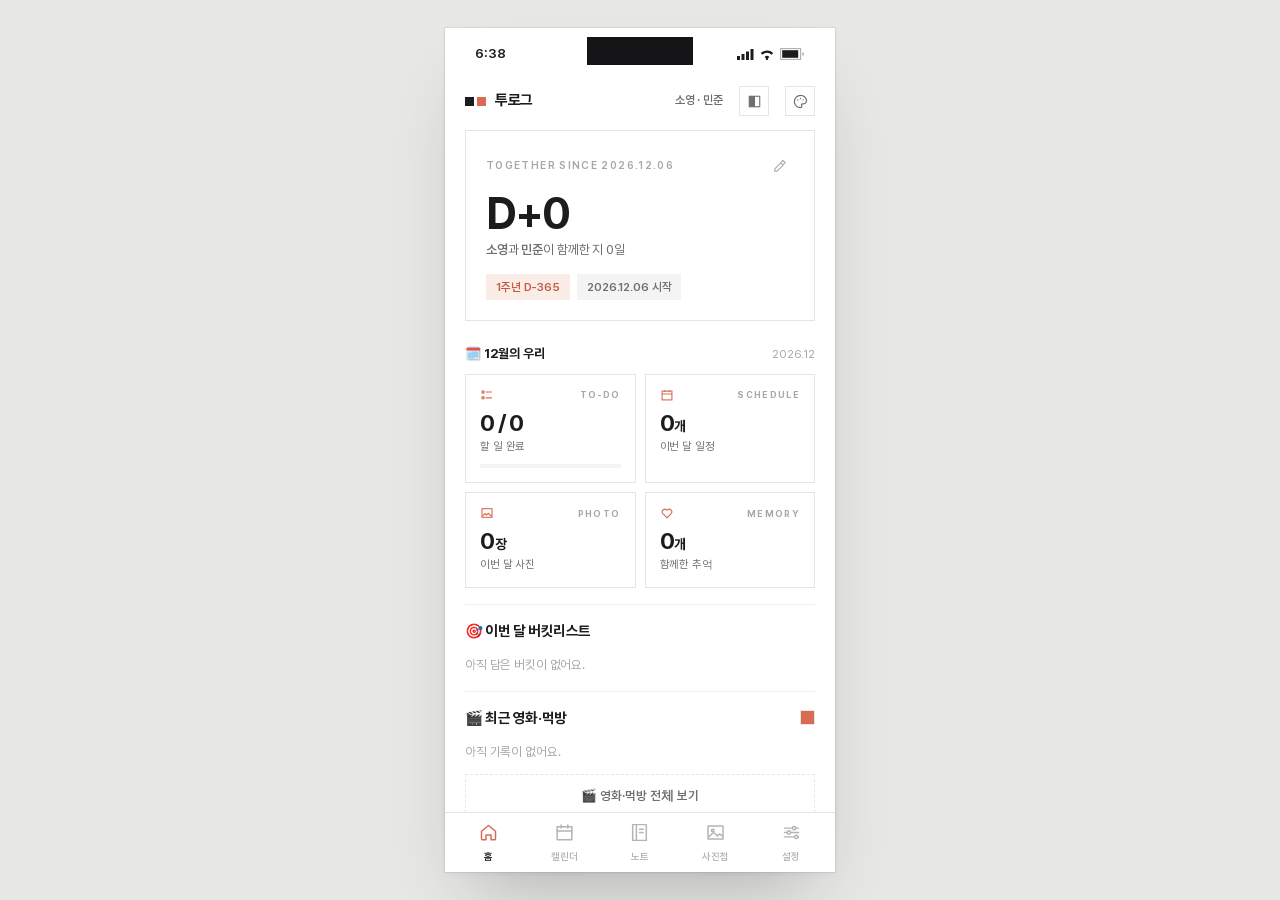
==== index.html @ 192bf13c "투로그 TwoLog — 초기 배포" ====
<!doctype html>
<html lang="ko" data-mode="light">
<head>
<meta charset="utf-8">
<meta name="viewport" content="width=device-width, initial-scale=1, viewport-fit=cover">
<title>투로그 — 우리의 기록</title>
<meta name="description" content="투로그(TwoLog) · 둘이 함께 쌓는 캘린더, 노트, 사진첩.">

<!-- 색 -->
<meta name="theme-color" content="#FFFFFF" id="metaTheme">
<meta name="color-scheme" content="light">

<!-- iOS 홈 화면에 추가 (standalone) -->
<meta name="apple-mobile-web-app-capable" content="yes">
<meta name="mobile-web-app-capable" content="yes">
<meta name="apple-mobile-web-app-status-bar-style" content="default">
<meta name="apple-mobile-web-app-title" content="투로그">
<meta name="application-name" content="투로그">
<meta name="format-detection" content="telephone=no">

<link rel="manifest" href="manifest.json">
<link rel="icon" type="image/svg+xml" href="icons/favicon.svg">
<link rel="icon" type="image/png" sizes="192x192" href="icons/icon-192.png">
<link rel="apple-touch-icon" sizes="180x180" href="icons/apple-touch-icon.png">
<link rel="mask-icon" href="icons/favicon.svg" color="#1C1C1E">
<link rel="stylesheet" href="styles.css">
</head>
<body>

<div class="phone" id="phone">
  <div class="statusbar">
    <span id="clock">9:41</span>
    <div class="island"></div>
    <span class="sb-right">
      <svg width="17" height="11" viewBox="0 0 17 11" fill="currentColor"><rect x="0" y="7" width="3" height="4" rx="0"/><rect x="4.5" y="5" width="3" height="6" rx="0"/><rect x="9" y="2.5" width="3" height="8.5" rx="0"/><rect x="13.5" y="0" width="3" height="11" rx="0"/></svg>
      <svg width="16" height="11" viewBox="0 0 16 11" fill="currentColor"><path d="M8 10.4 5.6 7.9a3.4 3.4 0 0 1 4.8 0zM3.4 5.7 1.8 4a9 9 0 0 1 12.4 0l-1.6 1.7a6.7 6.7 0 0 0-9.2 0z"/><circle cx="8" cy="10" r="1.1"/></svg>
      <svg width="25" height="12" viewBox="0 0 25 12" fill="none"><rect x="0.6" y="0.6" width="20" height="10.8" rx="0" stroke="currentColor" stroke-opacity=".35" stroke-width="1.1"/><rect x="2.2" y="2.2" width="16" height="7.6" rx="0" fill="currentColor"/><path d="M22.4 4.2v3.6c1-.3 1.5-.9 1.5-1.8s-.5-1.5-1.5-1.8z" fill="currentColor" fill-opacity=".4"/></svg>
    </span>
  </div>

  <main class="screens" id="screens">
    <section class="screen active" id="s-home"></section>
    <section class="screen" id="s-cal"></section>
    <section class="screen" id="s-diary"></section>
    <section class="screen" id="s-photo"></section>
    <section class="screen" id="s-set"></section>
    <section class="screen" id="s-login"></section>
  </main>

  <nav class="tabbar" id="tabbar" aria-label="주요 화면"></nav>

  <div class="sheet-wrap" id="sheetWrap" aria-hidden="true">
    <div class="backdrop" data-close="1"></div>
    <div class="sheet" id="sheet" role="dialog" aria-modal="true"></div>
  </div>

  <div class="toast" id="toast" role="status" aria-live="polite"></div>

  <!-- 사진 추가: 실제 파일 선택 -->
  <input id="photoInput" type="file" accept="image/*" multiple hidden>
</div>

<noscript>
  <div style="padding:24px;font-family:-apple-system,sans-serif">투로그를 쓰려면 자바스크립트를 켜 주세요.</div>
</noscript>

<script src="sync.js"></script>
<script src="app.js"></script>
</body>
</html>
---- styles.css ----
/* ==========================================================================
   투로그 TwoLog — styles.css
   Pure white / #111111 dark, 100% square corners, Pretendard type.
   Structure: tokens → shell → home → calendar → note → photos → settings
              → sheet/form → toast → dark → square lock → mobile/PWA
   ========================================================================== */

/* ---------- Pretendard (self-hosted, offline-ready) ---------- */
@font-face{font-family:'Pretendard';font-style:normal;font-weight:400;font-display:swap;src:url('assets/fonts/pretendard-400.woff2') format('woff2')}
@font-face{font-family:'Pretendard';font-style:normal;font-weight:500;font-display:swap;src:url('assets/fonts/pretendard-500.woff2') format('woff2')}
@font-face{font-family:'Pretendard';font-style:normal;font-weight:600;font-display:swap;src:url('assets/fonts/pretendard-600.woff2') format('woff2')}
@font-face{font-family:'Pretendard';font-style:normal;font-weight:700;font-display:swap;src:url('assets/fonts/pretendard-700.woff2') format('woff2')}


:root{
  --bg:#FFFFFF; --surface:#FFFFFF; --surface-2:#F4F4F4;
  --line:#E5E5E3; --line-2:#EFEFED;
  --ink:#1C1C1E; --ink-2:#6E6E73; --ink-3:#A6A6AB;
  --accent:#D96B52; --accent-soft:#FAEDE8; --accent-deep:#C25C45;
  --sage:#5F6F65; --sage-soft:#EDF1EC;
  --r:0px;
  --nm:#6E6E73; --nm-soft:transparent; --nm-line:transparent; --nm-dot:var(--accent);
  --log:var(--ink); --log-soft:var(--surface); --log-line:var(--line); --log-sw:var(--accent);
  --font:"Pretendard Variable","Pretendard",-apple-system,BlinkMacSystemFont,"Apple SD Gothic Neo","Noto Sans CJK KR","Malgun Gothic",sans-serif;
  --sb-h:0px;
}
*{box-sizing:border-box;-webkit-tap-highlight-color:transparent}
html,body{margin:0;padding:0}
body{
  background:#E7E7E5; color:var(--ink); font-family:var(--font);
  font-size:14px; line-height:1.45; letter-spacing:-.01em;
  display:flex; align-items:center; justify-content:center;
  min-height:100vh; min-height:100dvh; padding:28px 16px;
  -webkit-font-smoothing:antialiased; text-rendering:optimizeLegibility;
}
button{font-family:inherit; color:inherit; background:none; border:0; padding:0; cursor:pointer; font-size:inherit}
input,select,textarea{font-family:inherit; font-size:14px; color:inherit}
ul{margin:0;padding:0;list-style:none}
h1,h2,h3,p{margin:0}

/* ---------- phone shell ---------- */
.phone{
  position:relative; width:390px; height:844px; flex:0 0 auto;
  background:var(--bg); border-radius:0; overflow:hidden;
  display:flex; flex-direction:column;
  box-shadow:0 40px 70px -30px rgba(28,28,30,.28), 0 2px 6px rgba(28,28,30,.05), 0 0 0 1px rgba(28,28,30,.07);
}
.statusbar{
  position:relative; height:52px; flex:0 0 52px; display:flex; align-items:center;
  justify-content:space-between; padding:0 30px; font-size:13.5px; font-weight:600; letter-spacing:0;
}
.island{
  position:absolute; top:9px; left:50%; transform:translateX(-50%);
  width:106px; height:28px; border-radius:0; background:#141416;
}
.sb-right{display:flex; align-items:center; gap:5px; color:var(--ink)}
.sb-right svg{display:block}

.screens{flex:1 1 auto; overflow-y:auto; overflow-x:hidden; scrollbar-width:none; padding-bottom:10px}
.screens::-webkit-scrollbar{display:none}
.screen{display:none}
.screen.active{display:block; animation:fade .26s ease both}
@keyframes fade{from{opacity:0; transform:translateY(4px)} to{opacity:1; transform:none}}
.pad{padding:0 20px}

/* ---------- header ---------- */
.hdr{display:flex; align-items:flex-end; justify-content:space-between; gap:12px; padding:10px 20px 4px}
.hdr h1{font-size:25px; font-weight:700; letter-spacing:-.035em; line-height:1.2}
.hdr h1 .eh{font-size:18px; font-weight:400; margin-right:2px; vertical-align:2px}
.hdr .sub{font-size:12.5px; color:var(--ink-2); margin-top:5px; letter-spacing:-.005em}
.round-btn{
  width:38px; height:38px; flex:0 0 38px; border-radius:0;
  border:1px solid var(--line); background:var(--surface); display:flex; align-items:center; justify-content:center;
  color:var(--ink); transition:transform .12s ease
}
.round-btn:active{transform:scale(.94)}
.icon-btn{width:30px;height:30px;display:flex;align-items:center;justify-content:center;color:var(--ink-3);border-radius:0}
.icon-btn:active{background:var(--surface-2)}

.brand{display:flex; align-items:center; gap:9px; padding:6px 20px 0}
.mark{display:flex; gap:3px}
.mark i{width:9px; height:9px; border-radius:0; background:var(--ink); display:block}
.mark i:last-child{background:var(--nm-dot)}
.brand b{font-size:15px; font-weight:700; letter-spacing:-.02em}
.brand .who{margin-left:auto; font-size:12px; color:var(--nm); background:none; padding:0; letter-spacing:-.01em}
.brand .who.tinted{background:var(--nm-soft); border:1px solid var(--nm-line); color:var(--nm); padding:4px 9px; font-weight:600}
.brand .pal{width:30px; height:30px; border:1px solid var(--line); color:var(--ink-2); margin-left:7px}

/* ---------- home ---------- */
.dday{
  margin:14px 20px 0; padding:20px; background:var(--surface); border:1px solid var(--line);
  border-radius:0; position:relative; overflow:hidden;
}
.dday-top{display:flex; align-items:center; justify-content:space-between; gap:8px}
.eyebrow{font-size:10.5px; font-weight:600; letter-spacing:.13em; color:var(--ink-3)}
.dday-num{
  font-size:44px; font-weight:700; letter-spacing:-.05em; line-height:1.05; margin-top:10px;
  font-variant-numeric:tabular-nums
}
.dday-num.compact{font-size:36px; letter-spacing:-.045em}
.dday-num small{font-size:14px; font-weight:600; color:var(--ink-3); letter-spacing:-.01em; margin-left:8px}
.pdetail{margin-top:10px; border-radius:0; overflow:hidden; height:296px; background:var(--surface-2); position:relative}
.pdetail svg{width:100%; height:100%; display:block}
.pd-cap{
  position:absolute; left:0; right:0; bottom:0; min-height:38px; padding:9px 14px;
  display:flex; align-items:center; font-size:12px; font-weight:600; letter-spacing:-.015em;
  color:#111111; box-shadow:inset 0 1px 0 rgba(28,28,30,.07);
  white-space:nowrap; overflow:hidden; text-overflow:ellipsis
}
.dday-line{margin-top:4px; font-size:13px; color:var(--ink-2)}
.dday-line .nm{font-style:normal; font-weight:600; color:var(--nm)}
.chip-row{display:flex; align-items:center; gap:7px; margin-top:14px; flex-wrap:wrap}
.chip{
  display:inline-flex; align-items:center; gap:5px; height:26px; padding:0 10px; border-radius:0;
  font-size:11.5px; font-weight:600; letter-spacing:-.01em
}
.chip.coral{background:var(--accent-soft); color:var(--accent-deep)}
.chip.sage{background:var(--sage-soft); color:var(--sage)}
.chip.plain{background:var(--surface-2); color:var(--ink-2)}

.sec{display:flex; align-items:baseline; justify-content:space-between; margin:24px 20px 10px}
.sec h2{font-size:13px; font-weight:700; letter-spacing:-.01em}
.sec .more{font-size:11.5px; color:var(--ink-3)}

.stats{display:grid; grid-template-columns:repeat(3,1fr); gap:9px; padding:0 20px}
.stat{background:var(--surface); border:1px solid var(--line); border-radius:0; padding:13px 12px 14px}
.stat .k{font-size:10.5px; color:var(--ink-3); font-weight:600; letter-spacing:-.01em; white-space:nowrap}
.stat .v{font-size:17px; font-weight:700; letter-spacing:-.04em; margin-top:6px; font-variant-numeric:tabular-nums}
.stat .v em{font-style:normal; font-size:11px; color:var(--ink-2); font-weight:600; margin-left:2px; letter-spacing:0}
.stat .s{font-size:10.5px; color:var(--ink-3); margin-top:2px}

.list{margin:0 20px; background:var(--surface); border:1px solid var(--line); border-radius:0; overflow:hidden}
.row{display:flex; align-items:center; gap:12px; padding:14px 15px; border-bottom:1px solid var(--line-2)}
.row:last-child{border-bottom:0}
.row .lead{flex:0 0 auto; width:44px}
.row .time{font-size:12px; font-weight:600; color:var(--ink-2); font-variant-numeric:tabular-nums; width:40px}
.row .body{flex:1 1 auto; min-width:0}
.row .t{font-size:13.5px; font-weight:600; letter-spacing:-.015em; white-space:nowrap; overflow:hidden; text-overflow:ellipsis}
.row .m{font-size:11.5px; color:var(--ink-3); margin-top:2px; white-space:nowrap; overflow:hidden; text-overflow:ellipsis}
.dot-type{width:6px;height:6px;border-radius:0;display:inline-block;margin-right:5px;vertical-align:middle}
.t-date{background:var(--accent)} .t-anni{background:var(--sage)} .t-trip{background:#8C7B6B} .t-etc{background:#C3C3BE}
.empty{padding:26px 16px; text-align:center; color:var(--ink-3); font-size:12.5px; line-height:1.6}

.ghost{
  width:100%; height:44px; border-radius:0; border:1px dashed var(--line);
  color:var(--ink-2); font-size:12.5px; font-weight:600; display:flex; align-items:center; justify-content:center; gap:6px;
  background:transparent
}
.ghost:active{background:var(--surface-2)}
.wrap20{padding:10px 20px 0}

/* ---------- calendar ---------- */
.cal{margin:14px 20px 0; background:var(--surface); border:1px solid var(--line); border-radius:0; padding:16px 14px 12px}
.cal-head{display:flex; align-items:center; justify-content:space-between; padding:0 4px 12px}
.cal-month{font-size:15.5px; font-weight:700; letter-spacing:-.03em; font-variant-numeric:tabular-nums}
.cal-nav{display:flex; gap:2px}
.cal-nav button{width:30px;height:30px;display:flex;align-items:center;justify-content:center;border-radius:0;color:var(--ink-2)}
.cal-nav button:active{background:var(--surface-2)}
.cal-week{display:grid; grid-template-columns:repeat(7,1fr); padding-bottom:6px}
.cal-week span{text-align:center; font-size:10.5px; font-weight:600; color:var(--ink-3); letter-spacing:0}
.cal-week span:first-child{color:#B08A7F}
.cal-week span:last-child{color:#8FA0A8}
.cal-grid{display:grid; grid-template-columns:repeat(7,1fr); gap:2px 0}
.day{
  position:relative; height:56px; display:flex; flex-direction:column; align-items:stretch; justify-content:flex-start;
  gap:2px; padding:3px 2px; border-radius:0; overflow:hidden
}
.day .dnum{font-size:11.5px; font-weight:600; color:var(--ink); font-variant-numeric:tabular-nums; letter-spacing:-.01em; line-height:1.15; text-align:left; padding-left:2px}
.day.blank{visibility:hidden}
.day.sun .dnum{color:#B4735F}
.day.sat .dnum{color:#7B8F98}
.day.sel{background:var(--surface-2); box-shadow:inset 0 0 0 1.5px var(--ink)}
.day.sel .dnum{color:var(--ink)}
.day.today:not(.sel) .dnum{color:var(--accent); font-weight:700}
.day.today:not(.sel)::after{content:""; position:absolute; inset:2px; border:1px solid var(--accent-soft); border-radius:0; pointer-events:none}
.evbars{display:flex; flex-direction:column; gap:2px; min-height:0; overflow:hidden}
.evbar{display:block; height:10px; line-height:10px; font-size:7.5px; font-weight:600; color:#111111; font-style:normal; padding:0 3px; white-space:nowrap; overflow:hidden; text-overflow:ellipsis; letter-spacing:-.03em; text-align:left}
.evmore{font-size:7.5px; font-weight:700; color:var(--ink-3); padding-left:3px; line-height:1.3; text-align:left}
.dots{display:flex; gap:3px; height:5px; align-items:center}
.dots i{width:5px; height:5px; border-radius:0; display:block}
.day.sel .dots i{opacity:1; box-shadow:0 0 0 1.5px rgba(255,255,255,.55)}
.dots i.d-date{background:var(--accent)}
.dots i.d-anni{background:var(--sage)}
.dots i.d-trip{background:#8C7B6B}
.dots i.d-etc{background:#C3C3BE}

.daypanel{margin:26px 20px 0; padding-top:18px; border-top:1px solid var(--line)}
.daypanel-hd{display:flex; align-items:center; justify-content:space-between; margin-bottom:10px}
.daypanel-hd .d{font-size:13px; font-weight:700; letter-spacing:-.02em; display:flex; align-items:center; gap:6px}
.daypanel-hd .d em{font-style:normal; font-weight:500; color:var(--ink-3); font-size:11.5px}
.ev{display:flex; align-items:center; gap:12px; padding:13px 15px; border-bottom:1px solid var(--line-2)}
.ev:last-child{border-bottom:0}
.ev .bar{width:3px; height:26px; border-radius:0; flex:0 0 3px}
.ev .body{flex:1 1 auto; min-width:0}
.ev .t{font-size:13.5px; font-weight:600; letter-spacing:-.015em; white-space:nowrap; overflow:hidden; text-overflow:ellipsis}
.ev .m{font-size:11.5px; color:var(--ink-3); margin-top:2px; display:flex; align-items:center; gap:6px}
.ev .x{width:26px;height:26px;display:flex;align-items:center;justify-content:center;color:var(--ink-3);border-radius:0;flex:0 0 26px}

/* ---------- note: built-in views ---------- */
.seg{
  display:flex; gap:2px; margin:14px 20px 0; padding:3px; background:var(--surface-2); border-radius:0;
}
.seg-btn{
  flex:1 1 0; height:32px; border-radius:0; font-size:11.5px; font-weight:600; color:var(--ink-2);
  letter-spacing:-.02em; white-space:nowrap; transition:background .15s ease, color .15s ease, box-shadow .15s ease
}
.seg-btn.active{background:var(--surface); color:var(--ink); box-shadow:0 1px 3px rgba(28,28,30,.08), 0 0 0 1px rgba(28,28,30,.04)}

.dbody{margin-top:14px}

/* todo */
.progress{display:flex; align-items:center; gap:10px; margin:0 20px 12px}
.progress .bar{flex:1 1 auto; height:5px; border-radius:0; background:var(--surface-2); overflow:hidden}
.progress .bar i{display:block; height:100%; background:var(--accent); border-radius:0; transition:width .3s ease}
.progress .n{font-size:11.5px; font-weight:600; color:var(--ink-2); font-variant-numeric:tabular-nums}
.todo .check{
  width:22px; height:22px; flex:0 0 22px; border-radius:0; border:1.5px solid #D8D8D4; position:relative;
  display:flex; align-items:center; justify-content:center; color:transparent; transition:.15s ease
}
.todo .check::after{content:""; position:absolute; inset:-9px}
.row .body,.bkt .body,.log .body{cursor:pointer}
.todo.done .check{background:var(--accent); border-color:var(--accent); color:#fff}
.todo.done .t{color:var(--ink-3); text-decoration:line-through; text-decoration-thickness:1px}
.who{font-size:10.5px; font-weight:600; color:var(--ink-2); background:var(--surface-2); padding:3px 7px; border-radius:0; flex:0 0 auto}
.who.me{color:#9A6A5C; background:var(--accent-soft)}
.who.you{color:var(--sage); background:var(--sage-soft)}

/* bucket */
.bkt{display:flex; align-items:flex-start; gap:12px; padding:14px 15px}
.bkt .body{flex:1 1 auto; min-width:0}
.bkt .t{font-size:13.5px; font-weight:600; letter-spacing:-.015em}
.bkt.done .t{color:var(--ink-3); text-decoration:line-through}
.bkt .cat{font-size:10px; font-weight:700; letter-spacing:-.01em; color:var(--ink-2); background:var(--surface-2); padding:3px 7px; border-radius:0; margin-top:7px; display:inline-block}
.toggle{
  font-size:10.5px; font-weight:700; letter-spacing:-.01em; padding:5px 9px; border-radius:0;
  border:1px solid var(--line); color:var(--ink-3); flex:0 0 auto
}
.toggle.on{background:var(--sage-soft); border-color:transparent; color:var(--sage)}

/* logs */
.log{display:flex; gap:12px; padding:15px}
.log .body{flex:1 1 auto; min-width:0}
.log .top{display:flex; align-items:center; gap:8px}
.log .t{font-size:13.5px; font-weight:600; letter-spacing:-.015em; white-space:nowrap; overflow:hidden; text-overflow:ellipsis}
.log .rev{font-size:12px; color:var(--ink-2); margin-top:7px; line-height:1.5}
.log .meta{display:flex; align-items:center; gap:8px; margin-top:8px; font-size:11px; color:var(--ink-3)}
.tag{font-size:10px; font-weight:700; padding:3px 6px; border-radius:0; letter-spacing:-.01em; flex:0 0 auto}
.tag.movie{background:#EFEFED; color:#5A5A5E}
.tag.food{background:var(--accent-soft); color:var(--accent-deep)}

/* stars */
.stars{position:relative; display:inline-flex; flex:0 0 auto}
.stars .bg,.stars .fg{display:flex; gap:0}
.stars .bg{color:#E3E3DF}
.stars .fg{position:absolute; left:0; top:0; overflow:hidden; color:var(--accent); white-space:nowrap}

/* ledger */
.ledger-hd{display:flex; align-items:center; justify-content:space-between; margin:0 20px 12px}
.ledger-hd .m{font-size:12.5px; font-weight:700; letter-spacing:-.02em; font-variant-numeric:tabular-nums}
.total{margin:0 20px; padding:18px; background:var(--surface); border:1px solid var(--line); border-radius:0}
.total .k{font-size:11px; color:var(--ink-3); font-weight:600}
.total .v{font-size:28px; font-weight:700; letter-spacing:-.045em; margin-top:4px; font-variant-numeric:tabular-nums}
.total .v em{font-style:normal; font-size:14px; color:var(--ink-2); font-weight:600; margin-left:3px; letter-spacing:0}
.catbar{display:flex; height:7px; border-radius:0; overflow:hidden; margin-top:16px; background:var(--surface-2)}
.catbar i{display:block; height:100%}
.legend{display:flex; flex-wrap:wrap; gap:6px 14px; margin-top:12px}
.legend .li{display:flex; align-items:center; gap:5px; font-size:11px; color:var(--ink-2)}
.legend .li b{font-weight:600; color:var(--ink); font-variant-numeric:tabular-nums}
.legend .sw{width:6px;height:6px;border-radius:0;display:block}
.tx{display:flex; align-items:center; gap:11px; padding:13px 15px; border-bottom:1px solid var(--line-2)}
.tx:last-child{border-bottom:0}
.tx .date{font-size:10.5px; color:var(--ink-3); width:34px; flex:0 0 34px; font-variant-numeric:tabular-nums}
.tx .body{flex:1 1 auto; min-width:0}
.tx .t{font-size:13px; font-weight:600; letter-spacing:-.015em; white-space:nowrap; overflow:hidden; text-overflow:ellipsis}
.tx .m{font-size:11px; color:var(--ink-3); margin-top:2px}
.tx .amt{font-size:13.5px; font-weight:700; letter-spacing:-.02em; font-variant-numeric:tabular-nums; flex:0 0 auto}
.tx .x{width:22px;height:22px;display:flex;align-items:center;justify-content:center;color:#CFCFCA;flex:0 0 22px}

/* ---------- photos ---------- */
.album{margin:22px 20px 0}
.album-hd{display:flex; align-items:baseline; justify-content:space-between; margin-bottom:10px}
.album-hd .n{font-size:13px; font-weight:700; letter-spacing:-.02em}
.album-hd .c{font-size:11px; color:var(--ink-3)}
.grid3{display:grid; grid-template-columns:repeat(3,1fr); gap:6px}
.ph{position:relative; aspect-ratio:1/1; border-radius:0; overflow:hidden; background:var(--surface-2); display:block}
.ph svg{width:100%; height:100%; display:block}
.ph .cap{
  position:absolute; left:0; right:0; bottom:0; height:23px; line-height:23px; padding:0 7px;
  font-size:9.5px; font-weight:600; color:#111111; letter-spacing:-.015em;
  background:#F4F4F2; box-shadow:inset 0 1px 0 rgba(28,28,30,.07);
  white-space:nowrap; overflow:hidden; text-overflow:ellipsis; text-align:left
}

/* ---------- home: album preview + schedule ---------- */
.sec .more-link{display:inline-flex; align-items:center; gap:4px; font-size:11.5px; font-weight:600; color:var(--ink-3); letter-spacing:-.01em}
.sec .more-link b{font-size:12.5px; font-weight:600; line-height:1; margin-top:-1px; color:var(--ink-3)}
.sec .sec-r{display:inline-flex; align-items:center; gap:9px}
.sched-d{flex:0 0 40px; width:40px; font-size:11.5px; font-weight:600; color:var(--ink-2); font-variant-numeric:tabular-nums}

/* ---------- color theme ---------- */
.sw-btn{width:15px; height:15px; flex:0 0 15px; border:1px solid var(--line); background:var(--log-sw); padding:0}
.tint-h{color:var(--log)}
.list-tint{background:var(--log-soft); border-color:var(--log-line)}
.cp{margin-top:18px}
.cp + .cp{margin-top:24px}
.cp-hd{display:flex; align-items:center; justify-content:space-between; margin-bottom:10px}
.cp-hd span:first-child{font-size:12.5px; font-weight:700; letter-spacing:-.02em}
.cp-val{font-size:11px; color:var(--ink-3); letter-spacing:.03em; font-variant-numeric:tabular-nums}
.sw-grid{display:grid; grid-template-columns:repeat(8,1fr); gap:6px}
.sw{position:relative; aspect-ratio:1/1; border-radius:0; border:1px solid rgba(28,28,30,.10); padding:0}
.sw.sel{box-shadow:inset 0 0 0 2px #fff, 0 0 0 1px var(--ink)}
.sw-grid[data-sw="cap"] .sw.sel{box-shadow:inset 0 0 0 2px #FFFFFF, 0 0 0 1.5px #111111}
.cp-foot{display:flex; align-items:center; justify-content:space-between; gap:10px; margin-top:11px}
.cp-pick{display:inline-flex; align-items:center; gap:8px; height:34px; padding:0 11px 0 6px; border:1px solid var(--line); font-size:11.5px; font-weight:600; color:var(--ink-2); letter-spacing:-.01em}
.cp-pick input[type=color]{-webkit-appearance:none; appearance:none; width:22px; height:22px; border:0; padding:0; background:none; border-radius:0; cursor:pointer}
.cp-pick input[type=color]::-webkit-color-swatch-wrapper{padding:0}
.cp-pick input[type=color]::-webkit-color-swatch{border:1px solid rgba(28,28,30,.14); border-radius:0}
.cp-reset{height:34px; padding:0 11px; border:1px solid var(--line); border-radius:0; font-size:11.5px; font-weight:600; color:var(--ink-3); letter-spacing:-.01em}
.cp-reset.on{color:var(--ink); border-color:var(--ink-3)}
.sheet-sub{font-size:11.5px; color:var(--ink-3); line-height:1.6; margin-top:6px}
.cp-note{font-size:11px; color:var(--ink-3); line-height:1.65; margin-top:18px}

/* ---------- home: 이달의 기록 dashboard ---------- */
.bento{display:grid; grid-template-columns:1fr 1fr; gap:9px}
.bcard{background:var(--surface); border:1px solid var(--line); padding:13px 14px 14px; min-width:0; display:flex; flex-direction:column}
.bcard-hd{display:flex; align-items:center; justify-content:space-between; gap:8px}
.bcard-hd .bi{color:var(--accent); display:flex; align-items:center}
.bcard-hd .lb{font-size:9px; font-weight:700; letter-spacing:.15em; color:var(--ink-3)}
.bm{font-size:23px; font-weight:700; letter-spacing:-.05em; line-height:1.1; margin-top:9px; font-variant-numeric:tabular-nums; white-space:nowrap}
.bm em{font-style:normal; font-size:14px; font-weight:700; margin-left:1px; letter-spacing:-.03em}
.bs{font-size:11px; color:var(--ink-2); margin-top:3px; letter-spacing:-.01em}
.bbar{height:4px; margin-top:9px; background:var(--surface-2); overflow:hidden}
.bbar i{display:block; height:100%; background:var(--accent)}
.bx{font-size:10.5px; color:var(--ink-3); margin-top:5px; letter-spacing:-.01em; line-height:1.5; word-break:keep-all}

.mblocks{margin-top:16px; border-top:1px solid var(--line-2)}
.mblock{padding:15px 0 16px; border-top:1px solid var(--line-2)}
.mblock:first-child{border-top:0}
.mblock h3{font-size:14.5px; font-weight:700; letter-spacing:-.03em}
.mrow{display:flex; align-items:baseline; justify-content:space-between; gap:10px; margin-top:11px}
.mrow span{font-size:12px; color:var(--ink-2); letter-spacing:-.01em}
.mrow .pct{font-size:13px; font-weight:700; color:var(--accent); font-variant-numeric:tabular-nums; letter-spacing:-.02em}
.mbar{height:8px; margin-top:9px; background:var(--surface-2); overflow:hidden}
.mbar i{display:block; height:100%; background:var(--accent); transition:width .3s ease}
.msub{display:flex; align-items:center; justify-content:space-between; margin-top:9px; font-size:11.5px; color:var(--ink-3); letter-spacing:-.01em}
.bitem{display:flex; align-items:center; justify-content:space-between; gap:10px; margin-top:10px}
.bitem .t{font-size:12.5px; font-weight:600; letter-spacing:-.02em; white-space:nowrap; overflow:hidden; text-overflow:ellipsis; min-width:0}
.btag{flex:0 0 auto; font-size:9.5px; font-weight:700; letter-spacing:-.01em; padding:3px 7px; white-space:nowrap}
.btag.doing{background:var(--accent-soft); color:var(--accent-deep)}
.btag.todo{background:var(--surface-2); color:var(--ink-2)}
.btag.done{background:var(--sage-soft); color:var(--sage)}
.mbhd{display:flex; align-items:center; justify-content:space-between; gap:10px}
.lrow{display:flex; align-items:center; justify-content:space-between; gap:12px; margin-top:12px}
.lbody{min-width:0; flex:1 1 auto}
.lt{font-size:12.5px; font-weight:600; letter-spacing:-.02em; white-space:nowrap; overflow:hidden; text-overflow:ellipsis; display:flex; align-items:center; gap:6px}
.lm{font-size:11px; color:var(--ink-3); margin-top:3px; white-space:nowrap; overflow:hidden; text-overflow:ellipsis}
.lstar{flex:0 0 auto; display:flex; align-items:center}
.mamt{font-size:27px; font-weight:700; letter-spacing:-.05em; margin-top:8px; font-variant-numeric:tabular-nums}
.mamt small{font-size:11px; font-weight:600; color:var(--ink-3); letter-spacing:-.01em; margin-left:6px}

/* ---------- calendar: who + holidays ---------- */
.who-row{display:flex; align-items:center; gap:4px; margin-bottom:7px}
.av{
  width:20px; height:20px; flex:0 0 20px; display:flex; align-items:center; justify-content:center;
  font-size:9.5px; font-weight:700; color:#111111; letter-spacing:-.02em
}
.av.me{background:var(--me, var(--accent))}
.av.you{background:var(--you, var(--sage))}
.wname{font-size:10.5px; font-weight:600; color:var(--ink-2); letter-spacing:-.01em; margin-left:3px}
.day.hol .dnum{color:var(--accent)}
.day.hol.sel .dnum{color:var(--bg)}
.hol-badge{font-size:9.5px; font-weight:700; color:var(--accent-deep); background:var(--accent-soft); padding:3px 6px; letter-spacing:-.01em; white-space:nowrap}
.wsel{display:grid; grid-template-columns:1fr 1fr 1fr; gap:6px}
.wopt{
  height:40px; border:1px solid var(--line); background:var(--surface); display:flex; align-items:center;
  justify-content:center; gap:6px; font-size:11.5px; font-weight:600; color:var(--ink-2); letter-spacing:-.02em
}
.wopt.active{border-color:var(--ink); color:var(--ink); box-shadow:inset 0 0 0 1px var(--ink)}
.wopt .av{width:17px; height:17px; flex:0 0 17px; font-size:8.5px}

/* ---------- note: custom lists ---------- */
.lstbar{display:flex; align-items:stretch; gap:6px; margin:9px 20px 0}
.lst-scroll{flex:1 1 auto; min-width:0; display:flex; gap:6px; overflow-x:auto; overflow-y:hidden; scrollbar-width:none; padding-bottom:1px}
.lst-scroll::-webkit-scrollbar{display:none}
.lchip{
  flex:0 0 auto; height:30px; max-width:168px; padding:0 10px; border:1px solid var(--line); background:var(--surface);
  display:flex; align-items:center; gap:6px; font-size:11.5px; font-weight:600; color:var(--ink-2); letter-spacing:-.015em
}
.lchip span{overflow:hidden; text-overflow:ellipsis; white-space:nowrap}
.lchip .le{font-size:13px; line-height:1; flex:0 0 auto}
.lchip i{width:4px; height:4px; background:var(--ink-3); flex:0 0 4px}
.lchip.active{background:var(--ink); border-color:var(--ink); color:var(--bg)}
.lchip.active i{background:var(--bg)}
.lchip:active{opacity:.85}
.emk-row{display:flex; gap:6px}
.emk{width:40px; height:38px; flex:0 0 40px; border:1px solid var(--line); background:var(--surface); font-size:17px; line-height:1; display:flex; align-items:center; justify-content:center}
.emk.sel{border-color:var(--ink); background:var(--surface-2); box-shadow:inset 0 0 0 1px var(--ink)}
.emk:active{background:var(--surface-2)}
.seg-add{
  flex:0 0 auto; height:30px; padding:0 11px; border:1px solid var(--line); background:var(--surface);
  font-size:11.5px; font-weight:700; color:var(--ink-2); letter-spacing:-.02em; white-space:nowrap;
  display:flex; align-items:center; justify-content:center
}
.seg-add:active{background:var(--surface-2)}
.note-hd{display:flex; align-items:center; justify-content:space-between; gap:10px; margin:2px 20px 12px}
.note-hd .nh-l{display:flex; align-items:center; gap:7px; min-width:0}
.note-hd .t{font-size:14.5px; font-weight:700; letter-spacing:-.025em; white-space:nowrap; overflow:hidden; text-overflow:ellipsis}
.note-hd .k{font-size:9.5px; font-weight:700; color:var(--ink-2); background:var(--surface-2); padding:3px 6px; letter-spacing:-.01em; flex:0 0 auto}
.note-del{flex:0 0 auto; height:26px; padding:0 8px; border:1px solid var(--line); font-size:10.5px; font-weight:600; color:var(--ink-3); letter-spacing:-.01em}
.note-del:active{background:var(--surface-2)}
.note-memo{font-size:12.5px; line-height:1.65; color:var(--ink); white-space:pre-wrap; word-break:break-word; letter-spacing:-.01em}
.memo-row{display:flex; align-items:flex-start; gap:12px; padding:14px 15px; border-bottom:1px solid var(--line-2)}
.memo-row:last-child{border-bottom:0}
.memo-row .body{flex:1 1 auto; min-width:0}
.row .x,.memo-row .x{width:26px;height:26px;display:flex;align-items:center;justify-content:center;color:#CFCFCA;flex:0 0 26px}
.qadd{display:flex; gap:8px; margin:14px 20px 0; align-items:stretch}
.qfield{flex:1 1 0; width:auto; min-width:0; height:44px}
.qadd .qfield{flex:1 1 0; width:auto; min-width:0; height:44px}
textarea.qfield{height:auto; min-height:44px; padding:11px 12px; line-height:1.55; resize:none}
.qsel{flex:0 0 auto; width:86px; height:44px; padding:0 8px; font-size:11.5px; font-weight:600; color:var(--ink-2); letter-spacing:-.01em}
.qadd .qsel{flex:0 0 84px; width:84px; min-width:84px; max-width:84px; height:44px; padding:0 20px 0 8px; font-size:11.5px; font-weight:600; color:var(--ink-2); letter-spacing:-.01em; background-position:right 7px center}
.qbtn{flex:0 0 auto; min-width:0; padding:0 12px; background:var(--ink); color:var(--bg); font-size:12.5px; font-weight:700; letter-spacing:-.01em; display:flex; align-items:center; justify-content:center; gap:4px}
.qbtn:active{background:var(--ink-2)}
.qbtn svg{display:block}
.edit-ic{width:26px; height:26px; flex:0 0 26px; display:flex; align-items:center; justify-content:center; color:#C4C4C0}
.edit-ic:active{color:var(--ink-2)}
.nh-act{display:flex; align-items:center; gap:6px; flex:0 0 auto}
.note-edit{height:26px; padding:0 8px; border:1px solid var(--line); font-size:10.5px; font-weight:600; color:var(--ink-2); letter-spacing:-.01em; background:var(--surface)}
.note-edit:active{background:var(--surface-2)}
.btn-del{height:46px; border:1px solid var(--line); border-radius:0; background:var(--surface); font-size:12.5px; font-weight:700; color:var(--accent-deep); letter-spacing:-.01em}
.btn-del:active{background:var(--surface-2)}

/* ---------- settings ---------- */
.set-card{background:var(--surface); border:1px solid var(--line); margin:12px 20px 0; padding:16px}
.set-lbl{font-size:10px; font-weight:700; letter-spacing:.1em; color:var(--ink-3)}
.set-code-row{display:flex; align-items:center; justify-content:space-between; gap:12px; margin-top:12px}
.set-code{font-size:25px; font-weight:700; letter-spacing:.15em; font-variant-numeric:tabular-nums; line-height:1}
.set-hint{font-size:11px; color:var(--ink-3); line-height:1.6; margin-top:11px}
.set-btn{height:38px; padding:0 14px; border:1px solid var(--line); background:var(--surface); font-size:12px; font-weight:700; letter-spacing:-.01em; color:var(--ink-2); display:inline-flex; align-items:center; justify-content:center; gap:6px; white-space:nowrap}
.set-btn:active{background:var(--surface-2)}
.set-btn.on{background:var(--ink); border-color:var(--ink); color:var(--bg)}
.set-btn.warn{color:var(--accent-deep)}
.set-form{display:flex; gap:8px; margin-top:11px}
.set-form .field{flex:1 1 auto; width:auto; min-width:0; height:38px}
.set-block{padding:14px 15px; border-bottom:1px solid var(--line-2)}
.set-block:last-child{border-bottom:0}
.set-block .set-lbl{display:block; margin-bottom:10px}
.set-av{width:40px; height:40px; flex:0 0 40px; display:flex; align-items:center; justify-content:center; font-size:14px; font-weight:700; color:#111111; letter-spacing:-.02em}
.set-av.sm{width:34px; height:34px; flex:0 0 34px; font-size:12px}
.av-line{display:flex; align-items:center; gap:9px; margin-top:14px}
.av-line:first-child{margin-top:0}
.av-line .av-nm{font-size:12.5px; font-weight:600; letter-spacing:-.01em}
.av-line .av-chip{width:22px; height:14px; display:block; margin-left:auto; box-shadow:inset 0 0 0 1px rgba(28,28,30,.10)}

/* ---------- login ---------- */
.login{padding:66px 24px 0}
.login .mark{margin-bottom:28px}
.login-t{font-size:31px; font-weight:700; letter-spacing:-.045em; line-height:1.18}
.login-s{font-size:13px; color:var(--ink-2); line-height:1.7; margin-top:12px}
.login-card{display:flex; align-items:center; gap:11px; border:1px solid var(--line); background:var(--surface); padding:14px; margin-top:26px}
.login-card .nm{font-size:13.5px; font-weight:700; letter-spacing:-.02em}
.login-card .st{font-size:11px; color:var(--ink-3); margin-top:3px}
.login .btn-primary{margin-top:18px}
.login .btn-line{margin-top:8px}
.login-foot{font-size:11px; color:var(--ink-3); line-height:1.7; margin-top:16px}

/* ---------- tabbar ---------- */
.tabbar{
  flex:0 0 auto; display:flex; border-top:1px solid var(--line);
  background:rgba(255,255,255,.94); -webkit-backdrop-filter:blur(14px); backdrop-filter:blur(14px);
  padding:9px 6px 10px;
}
.tab{flex:1 1 0; display:flex; flex-direction:column; align-items:center; gap:5px; color:#B4B4B8; font-size:10px; font-weight:600; letter-spacing:-.01em}
.tab.active{color:var(--ink)}
.tab.active .ic{color:var(--accent)}
.tab .ic{display:block}

/* ---------- sheet ---------- */
.sheet-wrap{position:absolute; inset:0; z-index:60; pointer-events:none}
.sheet-wrap .backdrop{position:absolute; inset:0; background:rgba(28,28,30,.34); opacity:0; transition:opacity .24s ease}
.sheet{
  position:absolute; left:0; right:0; bottom:0; max-height:88%; overflow-y:auto;
  background:var(--surface); border-radius:0; padding:8px 20px 22px;
  transform:translateY(102%); transition:transform .3s cubic-bezier(.32,.72,0,1);
  box-shadow:0 -10px 40px -18px rgba(28,28,30,.3); scrollbar-width:none
}
.sheet::-webkit-scrollbar{display:none}
.sheet-wrap.open{pointer-events:auto}
.sheet-wrap.open .backdrop{opacity:1}
.sheet-wrap.open .sheet{transform:none}
.grab{width:36px; height:4px; border-radius:0; background:var(--line); margin:4px auto 0}
.sheet-hd{display:flex; align-items:center; justify-content:space-between; padding:12px 0 4px}
.sheet-hd h2{font-size:17px; font-weight:700; letter-spacing:-.03em}
.form{display:flex; flex-direction:column; gap:12px; margin-top:14px}
.f{display:flex; flex-direction:column; gap:7px}
.f > label{font-size:11.5px; font-weight:600; color:var(--ink-2); letter-spacing:-.01em}
.field{
  height:46px; border:1px solid var(--line); border-radius:0; padding:0 14px; background:var(--surface);
  width:100%; outline:none; transition:border-color .15s ease
}
.field:focus{border-color:var(--ink-3)}
textarea.field{height:78px; padding:12px 14px; resize:none; line-height:1.5}
select.field{appearance:none; background-image:url("data:image/svg+xml;charset=utf-8,%3Csvg xmlns='http://www.w3.org/2000/svg' width='12' height='12' viewBox='0 0 24 24' fill='none' stroke='%23A6A6AB' stroke-width='2.4' stroke-linecap='round'%3E%3Cpath d='M6 9l6 6 6-6'/%3E%3C/svg%3E"); background-repeat:no-repeat; background-position:right 14px center; padding-right:34px}
.two{display:grid; grid-template-columns:1fr 1fr; gap:10px}
.rate{display:flex; align-items:center; gap:1px; height:46px}
.rate button{width:29px;height:32px;display:flex;align-items:center;justify-content:center;color:#E3E3DF}
.rate button.on{color:var(--accent)}
.rate .val{margin-left:6px; font-size:12px; font-weight:600; color:var(--ink-2); font-variant-numeric:tabular-nums}
.seg-sm{margin:0; padding:3px; background:var(--surface-2); border-radius:0; display:flex; gap:2px}
.seg-sm .seg-btn{height:30px; font-size:12px}
.btn-primary{
  height:50px; border-radius:0; background:var(--accent); color:#fff; font-size:14.5px; font-weight:700;
  letter-spacing:-.01em; width:100%; margin-top:4px; transition:background .15s ease, transform .12s ease
}
.btn-primary:active{background:var(--accent-deep); transform:scale(.995)}
.btn-line{height:46px; border-radius:0; border:1px solid var(--line); font-size:13px; font-weight:600; color:var(--ink-2); width:100%}

/* toast */
.toast{
  position:absolute; left:50%; bottom:92px; transform:translate(-50%,12px);
  background:rgba(28,28,30,.92); color:#fff; font-size:12px; font-weight:600; letter-spacing:-.01em;
  padding:10px 16px; border-radius:0; opacity:0; pointer-events:none; transition:.25s ease; z-index:80;
  white-space:nowrap; max-width:86%
}
.toast.show{opacity:1; transform:translate(-50%,0)}

/* ---------- dark mode ---------- */
html[data-mode="dark"]{
  color-scheme:dark;
  --bg:#111111; --surface:#18181A; --surface-2:#232326;
  --line:#2C2C2E; --line-2:#242427;
  --ink:#F5F5F5; --ink-2:#B4B4BA; --ink-3:#85858C;
  --accent:#E0765C; --accent-soft:rgba(224,118,92,.16); --accent-deep:#EDA491;
  --sage:#93A79A; --sage-soft:rgba(147,167,154,.16);
  --nm:#B4B4BA;
}
html[data-mode="dark"] body{background:#070708}
html[data-mode="dark"] .phone{box-shadow:0 40px 70px -30px rgba(0,0,0,.75), 0 0 0 1px rgba(255,255,255,.06)}
html[data-mode="dark"] .island{background:#000; box-shadow:0 0 0 1px rgba(255,255,255,.07)}
html[data-mode="dark"] .tabbar{background:rgba(17,17,17,.94)}
html[data-mode="dark"] .seg-btn.active{box-shadow:0 0 0 1px rgba(255,255,255,.10)}
html[data-mode="dark"] .day.sel .dots i{box-shadow:0 0 0 1.5px rgba(17,17,17,.55)}
html[data-mode="dark"] .day.today:not(.sel)::after{border-color:rgba(224,118,92,.42)}
html[data-mode="dark"] .todo .check{border-color:#3A3A3E}
html[data-mode="dark"] .stars .bg{color:#3A3A3E}
html[data-mode="dark"] .row .x,html[data-mode="dark"] .memo-row .x,html[data-mode="dark"] .tx .x,html[data-mode="dark"] .ev .x{color:#5A5A60}
html[data-mode="dark"] .tag.movie{background:#26262A; color:#C9C9CE}
html[data-mode="dark"] .who.me{color:#EDA491}
html[data-mode="dark"] .tag.food{color:#EDA491}
html[data-mode="dark"] .chip.coral{color:#EDA491}
html[data-mode="dark"] .chip.sage{color:#A9BCAF}
html[data-mode="dark"] .who.you{color:#A9BCAF}
html[data-mode="dark"] .sheet{box-shadow:0 -10px 40px -18px rgba(0,0,0,.85)}
html[data-mode="dark"] .sheet-wrap .backdrop{background:rgba(0,0,0,.58)}
html[data-mode="dark"] .toast{background:rgba(62,62,66,.96)}
html[data-mode="dark"] .grab{background:#3A3A3E}
html[data-mode="dark"] .cp-pick input[type=color]::-webkit-color-swatch{border-color:rgba(255,255,255,.18)}
html[data-mode="dark"] .sw{border-color:rgba(255,255,255,.14)}
html[data-mode="dark"] .btn-primary{color:#141416}
html[data-mode="dark"] .todo.done .check{color:#141416}
html[data-mode="dark"] .lchip.active i{background:#111}
html[data-mode="dark"] .av{color:#141416}
html[data-mode="dark"] .hol-badge{color:#EDA491}
html[data-mode="dark"] .ph svg,html[data-mode="dark"] .pdetail svg{filter:brightness(.88) saturate(.96)}
html[data-mode="dark"] .btag.doing{color:#EDA491}
html[data-mode="dark"] .btag.done{color:#A9BCAF}

/* ---------- square lock: every corner stays sharp ---------- */
*,*::before,*::after,svg,svg *{border-radius:0 !important}
svg [rx]{rx:0}

/* ---------- mobile ---------- */
@media (max-width:520px){
  body{padding:0; background:var(--bg); align-items:stretch}
  .phone{width:100%; height:100vh; height:100dvh; border-radius:0; box-shadow:none}
  .statusbar{display:none}
  .hdr{padding-top:22px}
  .sheet{border-radius:0}
  .toast{bottom:78px}
}
@media (prefers-reduced-motion:reduce){
  *{animation:none !important; transition:none !important}
}



/* 커스텀 리스트가 없을 때 '+ 추가' 는 한 줄 전체를 씀 */
.lstbar .seg-add:only-child{flex:1 1 auto}
.lstbar .seg-add{height:32px}

/* ==========================================================================
   photos: real uploads (file input → compressed blob)
   ========================================================================== */
.ph img, .pdetail img{width:100%; height:100%; object-fit:cover; display:block}
.ph-cap-none{background:transparent !important; color:transparent !important; box-shadow:none !important}
.hdr-acts{display:flex; align-items:center; gap:8px; flex:0 0 auto}
.up-list{margin-top:6px}
.up-item{display:flex; align-items:center; gap:11px; padding:11px 0; border-bottom:1px solid var(--line-2)}
.up-item:last-child{border-bottom:0}
.up-thumb{width:46px; height:46px; flex:0 0 46px; object-fit:cover; background:var(--surface-2); border:1px solid var(--line)}
.up-name{flex:1 1 auto; min-width:0; font-size:12px; font-weight:600; color:var(--ink-2); white-space:nowrap; overflow:hidden; text-overflow:ellipsis}
.up-size{font-size:10.5px; color:var(--ink-3); flex:0 0 auto; font-variant-numeric:tabular-nums}
.up-empty{padding:16px 0; font-size:12px; color:var(--ink-3)}
.photo-tools{display:flex; gap:6px; margin-top:12px}
.photo-tools .set-btn{flex:1 1 0}
.cap-preview{margin-top:8px; height:34px; display:flex; align-items:center; padding:0 9px; font-size:11px; font-weight:600; color:#111111; overflow:hidden; white-space:nowrap; text-overflow:ellipsis; box-shadow:inset 0 0 0 1px rgba(28,28,30,.10)}
.pd-meta{font-size:11.5px; color:var(--ink-3); margin-top:3px}

/* upload progress bar inside a sheet */
.up-bar{height:4px; background:var(--surface-2); margin-top:12px; overflow:hidden}
.up-bar i{display:block; height:100%; width:0; background:var(--accent); transition:width .2s ease}

/* ==========================================================================
   PWA shell: full-bleed on phones, safe areas, standalone
   ========================================================================== */
html{height:100%; color-scheme:light; -webkit-text-size-adjust:100%}
body{overscroll-behavior-y:contain}
.screens{-webkit-overflow-scrolling:touch; overscroll-behavior-y:contain}
@media (max-width:520px){
  .phone{height:100vh; height:100dvh}
  .hdr{padding-top:max(22px, env(safe-area-inset-top))}
  .brand{padding-top:max(6px, calc(env(safe-area-inset-top) - 6px))}
  .tabbar{padding-bottom:calc(10px + env(safe-area-inset-bottom))}
  .toast{bottom:calc(78px + env(safe-area-inset-bottom))}
  .sheet{padding-bottom:calc(22px + env(safe-area-inset-bottom))}
}
@media all and (display-mode:standalone){
  body{padding:0; background:var(--bg); align-items:stretch}
  .phone{width:100%; height:100vh; height:100dvh; box-shadow:none}
  .statusbar{display:none}
  .hdr{padding-top:22px}
}
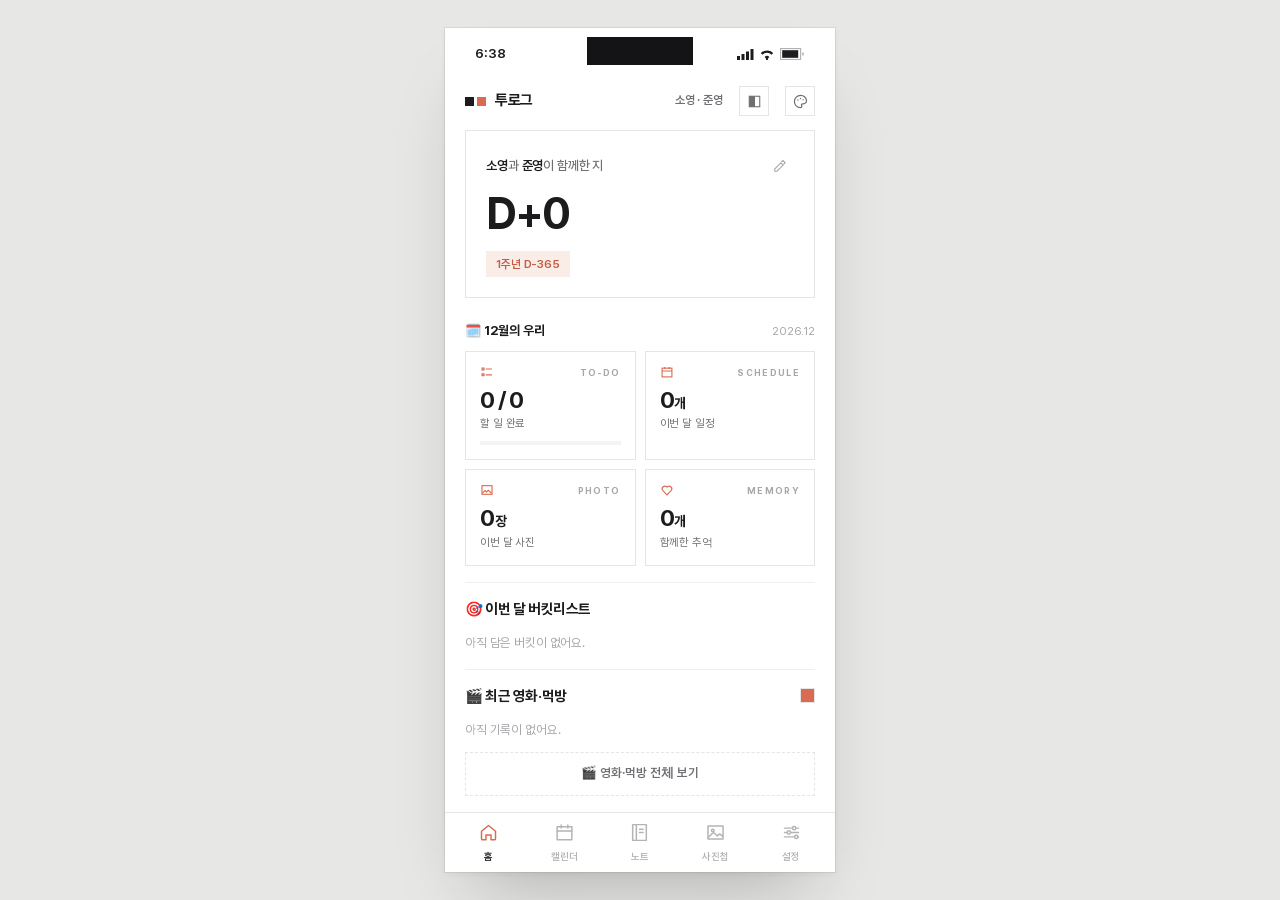
==== commit 24e1f6b3: "설정 정리 + 프로필 사진 + 페이지 캡션 색 - 설정: 커플 정보·이름 색·최근 기록 색 블록 제거, 초대 코드 카드 대신 연결 배지를 눌러 여는 시트로 이동 - 설정: 소영/준" ====
--- a/index.html
+++ b/index.html
@@ -56,7 +56,8 @@
 
   <div class="toast" id="toast" role="status" aria-live="polite"></div>
 
-  <!-- 사진 추가: 실제 파일 선택 -->
+  <!-- 프로필 사진: 실제 파일 선택 -->
+  <input id="avatarInput" type="file" accept="image/*" hidden>
   <input id="photoInput" type="file" accept="image/*" multiple hidden>
 </div>
 
--- a/styles.css
+++ b/styles.css
@@ -92,7 +92,8 @@
   border-radius:0; position:relative; overflow:hidden;
 }
 .dday-top{display:flex; align-items:center; justify-content:space-between; gap:8px}
-.eyebrow{font-size:10.5px; font-weight:600; letter-spacing:.13em; color:var(--ink-3)}
+.eyebrow{font-size:13px; font-weight:500; letter-spacing:-.01em; color:var(--ink-2)}
+.eyebrow .nm{font-style:normal; font-weight:600; color:var(--ink)}
 .dday-num{
   font-size:44px; font-weight:700; letter-spacing:-.05em; line-height:1.05; margin-top:10px;
   font-variant-numeric:tabular-nums
@@ -107,8 +108,6 @@
   color:#111111; box-shadow:inset 0 1px 0 rgba(28,28,30,.07);
   white-space:nowrap; overflow:hidden; text-overflow:ellipsis
 }
-.dday-line{margin-top:4px; font-size:13px; color:var(--ink-2)}
-.dday-line .nm{font-style:normal; font-weight:600; color:var(--nm)}
 .chip-row{display:flex; align-items:center; gap:7px; margin-top:14px; flex-wrap:wrap}
 .chip{
   display:inline-flex; align-items:center; gap:5px; height:26px; padding:0 10px; border-radius:0;
@@ -440,6 +439,7 @@
 .set-btn:active{background:var(--surface-2)}
 .set-btn.on{background:var(--ink); border-color:var(--ink); color:var(--bg)}
 .set-btn.warn{color:var(--accent-deep)}
+.set-btn.ghost{border-color:var(--line-2); color:var(--ink-3); height:32px; padding:0 10px}
 .set-form{display:flex; gap:8px; margin-top:11px}
 .set-form .field{flex:1 1 auto; width:auto; min-width:0; height:38px}
 .set-block{padding:14px 15px; border-bottom:1px solid var(--line-2)}
@@ -569,6 +569,24 @@
 *,*::before,*::after,svg,svg *{border-radius:0 !important}
 svg [rx]{rx:0}
 
+/* ---------- 프로필 사진만 동그랗게 (사각 잠금 예외) ---------- */
+.av,.set-av,.av-img,.chip.link{border-radius:50% !important}
+.av,.set-av{overflow:hidden}
+.av-img{width:100%; height:100%; object-fit:cover; display:block; border-radius:50% !important}
+.av.pic,.set-av.pic{background:var(--surface-2) !important}
+.set-av.pick{border:0; padding:0; cursor:pointer}
+.set-av.pick .av-img{pointer-events:none}
+.av-acts{margin-left:auto; display:flex; align-items:center; gap:6px}
+.link-on{display:flex; align-items:center; gap:11px}
+.link-nm{font-size:14.5px; font-weight:700; letter-spacing:-.02em}
+.link-sub{font-size:11.5px; color:var(--ink-3); margin-top:2px}
+.link-mini{margin-top:9px; font-size:11.5px; font-weight:600; color:var(--ink-2); text-decoration:underline; text-underline-offset:3px}
+.link-in-row{display:flex; align-items:center; gap:8px; margin-top:0}
+.link-in-row .field{flex:1 1 auto; min-width:0}
+.link-in-row .set-btn{flex:0 0 auto; height:44px}
+.link-or{display:flex; align-items:center; gap:10px; margin:20px 0 14px; font-size:11px; color:var(--ink-3)}
+.link-or:before,.link-or:after{content:""; flex:1 1 auto; height:1px; background:var(--line)}
+
 /* ---------- mobile ---------- */
 @media (max-width:520px){
   body{padding:0; background:var(--bg); align-items:stretch}
@@ -587,6 +605,28 @@
 /* 커스텀 리스트가 없을 때 '+ 추가' 는 한 줄 전체를 씀 */
 .lstbar .seg-add:only-child{flex:1 1 auto}
 .lstbar .seg-add{height:32px}
+
+/* ---------- 페이지 캡션 띠: 바탕색만 바뀌고 글씨는 항상 검정 ---------- */
+.brand.cap-tint,.hdr.cap-tint{background:var(--cap); box-shadow:inset 0 0 0 1px rgba(28,28,30,.07)}
+.brand.cap-tint{margin:10px 20px 0; padding:11px 16px}
+.hdr.cap-tint{margin:10px 20px 0; padding:14px 16px 13px}
+.brand.cap-tint b,.brand.cap-tint .who{color:#111111}
+.hdr.cap-tint h1,.hdr.cap-tint h1 .eh,.hdr.cap-tint .sub{color:#111111}
+.hdr.cap-tint .sub{opacity:.62}
+.hdr.cap-tint .round-btn{background:transparent; border-color:rgba(28,28,30,.22); color:#111111}
+.brand.cap-tint .icon-btn{color:rgba(28,28,30,.55)}
+
+/* 설정: 페이지마다 캡션 바탕색 고르기 */
+.cap-row{display:flex; align-items:center; gap:8px; margin-top:10px}
+.cap-row:first-of-type{margin-top:0}
+.cap-row .cap-nm{width:42px; flex:0 0 42px; font-size:11.5px; font-weight:600; color:var(--ink-2)}
+.cap-sws{display:flex; align-items:center; gap:5px; flex:1 1 auto; min-width:0}
+.cap-sws .sw{width:20px; height:20px; flex:0 0 20px}
+.cap-sws .sw.none{background:var(--surface); border:1px dashed var(--line); position:relative}
+.cap-sws .sw.none:after{content:""; position:absolute; left:3px; right:3px; top:50%; height:1px; background:var(--ink-3); transform:rotate(-45deg)}
+.cap-pick{-webkit-appearance:none; appearance:none; width:26px; height:26px; flex:0 0 26px; padding:0; border:1px solid var(--line); background:var(--surface); cursor:pointer}
+.cap-pick::-webkit-color-swatch-wrapper{padding:0}
+.cap-pick::-webkit-color-swatch{border:0}
 
 /* ==========================================================================
    photos: real uploads (file input → compressed blob)
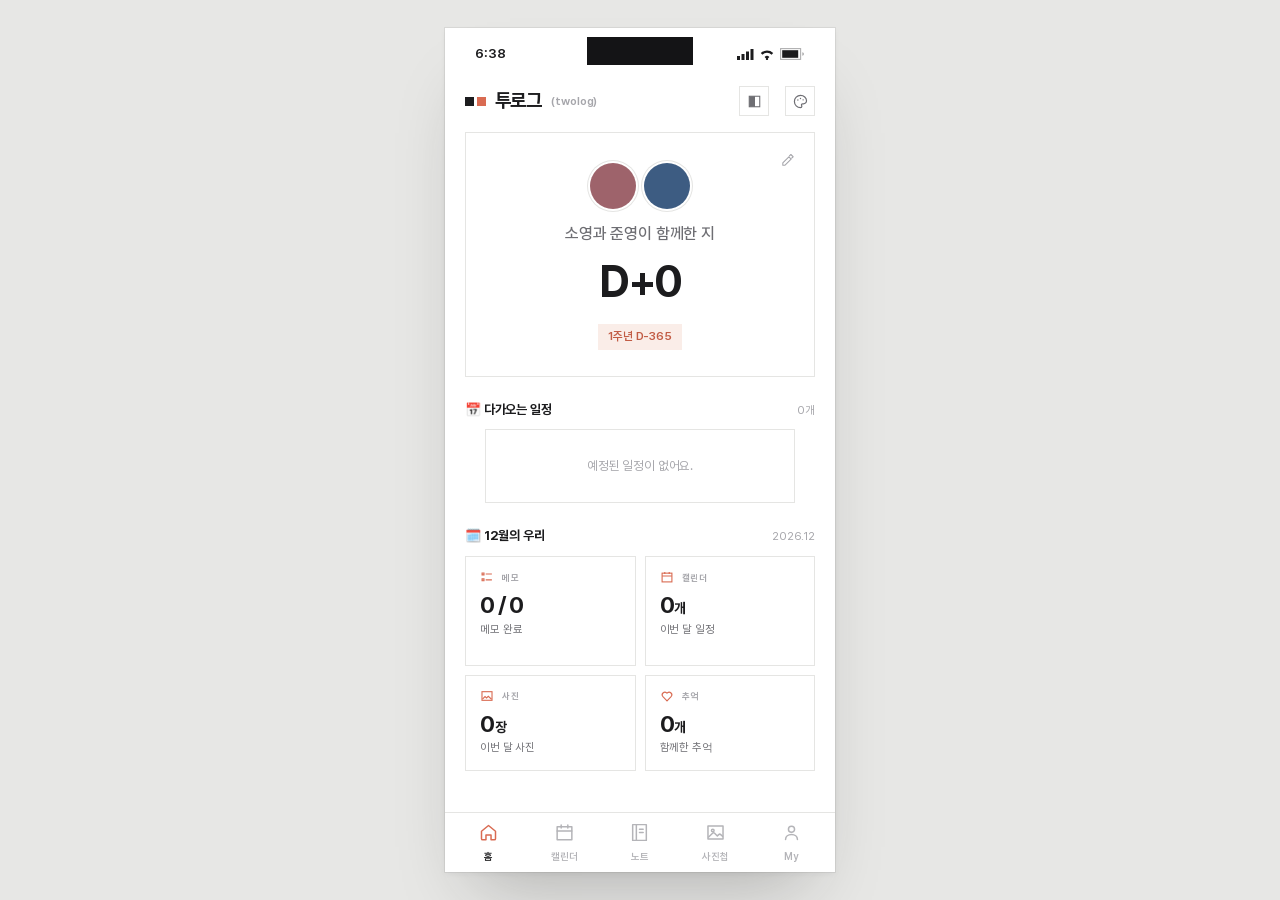
==== commit 0b2516ed: "2026-11-16 개편: 캘린더 한 줄·공휴일·막대 가운데, 노트 체크리스트, 홈 정리, My 탭 캘린더: 선택일 일정 (프사)이름·제목·기간 한 줄, 여러 날 막대 제목 가운데" ====
--- a/index.html
+++ b/index.html
@@ -19,6 +19,9 @@
 <meta name="format-detection" content="telephone=no">
 
 <link rel="manifest" href="manifest.json">
+<link rel="preconnect" href="https://fonts.googleapis.com">
+<link rel="preconnect" href="https://fonts.gstatic.com" crossorigin>
+<link rel="stylesheet" href="https://fonts.googleapis.com/css2?family=Gowun+Batang:wght@400;700&family=Gowun+Dodum&family=IBM+Plex+Sans+KR:wght@400;500;600;700&family=Nanum+Gothic:wght@400;700&family=Nanum+Pen+Script&family=Noto+Sans+KR:wght@400;500;700&family=Noto+Serif+KR:wght@400;600;700&display=swap">
 <link rel="icon" type="image/svg+xml" href="icons/favicon.svg">
 <link rel="icon" type="image/png" sizes="192x192" href="icons/icon-192.png">
 <link rel="apple-touch-icon" sizes="180x180" href="icons/apple-touch-icon.png">
--- a/styles.css
+++ b/styles.css
@@ -67,7 +67,7 @@
 .hdr{display:flex; align-items:flex-end; justify-content:space-between; gap:12px; padding:10px 20px 4px}
 .hdr h1{font-size:25px; font-weight:700; letter-spacing:-.035em; line-height:1.2}
 .hdr h1 .eh{font-size:18px; font-weight:400; margin-right:2px; vertical-align:2px}
-.hdr .sub{font-size:12.5px; color:var(--ink-2); margin-top:5px; letter-spacing:-.005em}
+.hdr .sub{font-size:14.5px; color:var(--ink-2); margin-top:5px; letter-spacing:-.01em}
 .round-btn{
   width:38px; height:38px; flex:0 0 38px; border-radius:0;
   border:1px solid var(--line); background:var(--surface); display:flex; align-items:center; justify-content:center;
@@ -81,7 +81,8 @@
 .mark{display:flex; gap:3px}
 .mark i{width:9px; height:9px; border-radius:0; background:var(--ink); display:block}
 .mark i:last-child{background:var(--nm-dot)}
-.brand b{font-size:15px; font-weight:700; letter-spacing:-.02em}
+.brand b{font-size:19px; font-weight:700; letter-spacing:-.03em}
+.brand .bw{font-size:11.5px; font-weight:600; color:var(--ink-3); letter-spacing:-.01em; margin-left:1px}
 .brand .who{margin-left:auto; font-size:12px; color:var(--nm); background:none; padding:0; letter-spacing:-.01em}
 .brand .who.tinted{background:var(--nm-soft); border:1px solid var(--nm-line); color:var(--nm); padding:4px 9px; font-weight:600}
 .brand .pal{width:30px; height:30px; border:1px solid var(--line); color:var(--ink-2); margin-left:7px}
@@ -92,7 +93,7 @@
   border-radius:0; position:relative; overflow:hidden;
 }
 .dday-top{display:flex; align-items:center; justify-content:space-between; gap:8px}
-.eyebrow{font-size:13px; font-weight:500; letter-spacing:-.01em; color:var(--ink-2)}
+.eyebrow{font-size:15px; font-weight:500; letter-spacing:-.01em; color:var(--ink-2)}
 .eyebrow .nm{font-style:normal; font-weight:600; color:var(--ink)}
 .dday-num{
   font-size:44px; font-weight:700; letter-spacing:-.05em; line-height:1.05; margin-top:10px;
@@ -104,14 +105,14 @@
 .pdetail svg{width:100%; height:100%; display:block}
 .pd-cap{
   position:absolute; left:0; right:0; bottom:0; min-height:38px; padding:9px 14px;
-  display:flex; align-items:center; font-size:12px; font-weight:600; letter-spacing:-.015em;
+  display:flex; align-items:center; font-size:14px; font-weight:600; letter-spacing:-.015em;
   color:#111111; box-shadow:inset 0 1px 0 rgba(28,28,30,.07);
   white-space:nowrap; overflow:hidden; text-overflow:ellipsis
 }
 .chip-row{display:flex; align-items:center; gap:7px; margin-top:14px; flex-wrap:wrap}
 .chip{
-  display:inline-flex; align-items:center; gap:5px; height:26px; padding:0 10px; border-radius:0;
-  font-size:11.5px; font-weight:600; letter-spacing:-.01em
+  display:inline-flex; align-items:center; justify-content:center; gap:5px; height:26px; padding:0 10px; border-radius:0;
+  font-size:11.5px; font-weight:600; letter-spacing:-.01em; white-space:nowrap; flex:0 0 auto
 }
 .chip.coral{background:var(--accent-soft); color:var(--accent-deep)}
 .chip.sage{background:var(--sage-soft); color:var(--sage)}
@@ -137,7 +138,7 @@
 .row .t{font-size:13.5px; font-weight:600; letter-spacing:-.015em; white-space:nowrap; overflow:hidden; text-overflow:ellipsis}
 .row .m{font-size:11.5px; color:var(--ink-3); margin-top:2px; white-space:nowrap; overflow:hidden; text-overflow:ellipsis}
 .dot-type{width:6px;height:6px;border-radius:0;display:inline-block;margin-right:5px;vertical-align:middle}
-.t-date{background:var(--accent)} .t-anni{background:var(--sage)} .t-trip{background:#8C7B6B} .t-etc{background:#C3C3BE}
+.t-date{background:var(--accent)} .t-anni{background:var(--sage)} .t-trip{background:#8C7B6B} .t-etc{background:#8A8A8F}
 .empty{padding:26px 16px; text-align:center; color:var(--ink-3); font-size:12.5px; line-height:1.6}
 
 .ghost{
@@ -149,22 +150,33 @@
 .wrap20{padding:10px 20px 0}
 
 /* ---------- calendar ---------- */
-.cal{margin:14px 20px 0; background:var(--surface); border:1px solid var(--line); border-radius:0; padding:16px 14px 12px}
-.cal-head{display:flex; align-items:center; justify-content:space-between; padding:0 4px 12px}
-.cal-month{font-size:15.5px; font-weight:700; letter-spacing:-.03em; font-variant-numeric:tabular-nums}
+.cal{margin:14px 20px 0; background:var(--surface); border:1px solid var(--line); border-radius:0; padding:18px 12px 14px}
+.cal-head{display:flex; align-items:center; justify-content:space-between; padding:0 4px 14px}
+.cal-month{font-size:16.5px; font-weight:700; letter-spacing:-.03em; font-variant-numeric:tabular-nums}
 .cal-nav{display:flex; gap:2px}
 .cal-nav button{width:30px;height:30px;display:flex;align-items:center;justify-content:center;border-radius:0;color:var(--ink-2)}
 .cal-nav button:active{background:var(--surface-2)}
 .cal-week{display:grid; grid-template-columns:repeat(7,1fr); padding-bottom:6px}
-.cal-week span{text-align:center; font-size:10.5px; font-weight:600; color:var(--ink-3); letter-spacing:0}
+.cal-week span{text-align:center; font-size:11px; font-weight:600; color:var(--ink-3); letter-spacing:0}
 .cal-week span:first-child{color:#B08A7F}
 .cal-week span:last-child{color:#8FA0A8}
-.cal-grid{display:grid; grid-template-columns:repeat(7,1fr); gap:2px 0}
+.cal-grid{display:block}
+.cal-row{position:relative; margin-top:2px}
+.cal-daygrid{position:absolute; top:0; left:0; right:0; bottom:0; display:grid; grid-template-columns:repeat(7,1fr)}
+.cal-daygrid .day{height:100%}
+.cal-bars{position:absolute; top:0; left:0; right:0; bottom:0; pointer-events:none}
+.ebar{
+  position:absolute; height:13px; line-height:13px; font-size:8.5px; font-weight:700;
+  color:#111111; padding:0 4px 0 6px; white-space:nowrap; overflow:hidden; text-overflow:ellipsis;
+  letter-spacing:-.03em; text-align:left
+}
+/* 여러 칸에 걸친 막대는 제목을 막대 가운데에 */
+.ebar.mid{text-align:center; padding:0 6px}
 .day{
-  position:relative; height:56px; display:flex; flex-direction:column; align-items:stretch; justify-content:flex-start;
-  gap:2px; padding:3px 2px; border-radius:0; overflow:hidden
-}
-.day .dnum{font-size:11.5px; font-weight:600; color:var(--ink); font-variant-numeric:tabular-nums; letter-spacing:-.01em; line-height:1.15; text-align:left; padding-left:2px}
+  position:relative; height:66px; display:flex; flex-direction:column; align-items:stretch; justify-content:flex-start;
+  gap:3px; padding:5px 3px; border-radius:0; overflow:hidden
+}
+.day .dnum{font-size:13px; font-weight:600; color:var(--ink); font-variant-numeric:tabular-nums; letter-spacing:-.01em; line-height:1.15; text-align:left; padding-left:3px}
 .day.blank{visibility:hidden}
 .day.sun .dnum{color:#B4735F}
 .day.sat .dnum{color:#7B8F98}
@@ -172,9 +184,9 @@
 .day.sel .dnum{color:var(--ink)}
 .day.today:not(.sel) .dnum{color:var(--accent); font-weight:700}
 .day.today:not(.sel)::after{content:""; position:absolute; inset:2px; border:1px solid var(--accent-soft); border-radius:0; pointer-events:none}
-.evbars{display:flex; flex-direction:column; gap:2px; min-height:0; overflow:hidden}
-.evbar{display:block; height:10px; line-height:10px; font-size:7.5px; font-weight:600; color:#111111; font-style:normal; padding:0 3px; white-space:nowrap; overflow:hidden; text-overflow:ellipsis; letter-spacing:-.03em; text-align:left}
-.evmore{font-size:7.5px; font-weight:700; color:var(--ink-3); padding-left:3px; line-height:1.3; text-align:left}
+.evbars{display:flex; flex-direction:column; gap:3px; min-height:0; overflow:hidden}
+.evbar{display:block; height:12px; line-height:12px; font-size:8.5px; font-weight:600; color:#111111; font-style:normal; padding:0 3px; white-space:nowrap; overflow:hidden; text-overflow:ellipsis; letter-spacing:-.03em; text-align:left}
+.evmore{font-size:8px; font-weight:700; color:var(--ink-3); padding-left:3px; line-height:1.3; text-align:left}
 .dots{display:flex; gap:3px; height:5px; align-items:center}
 .dots i{width:5px; height:5px; border-radius:0; display:block}
 .day.sel .dots i{opacity:1; box-shadow:0 0 0 1.5px rgba(255,255,255,.55)}
@@ -195,6 +207,19 @@
 .ev .m{font-size:11.5px; color:var(--ink-3); margin-top:2px; display:flex; align-items:center; gap:6px}
 .ev .x{width:26px;height:26px;display:flex;align-items:center;justify-content:center;color:var(--ink-3);border-radius:0;flex:0 0 26px}
 
+/* ---------- calendar: 선택한 날 일정 목록 (박스 없이 크게) ---------- */
+.daylist{margin:0}
+.daylist .ev{padding:13px 0; border-bottom:1px solid var(--line-2); gap:9px; align-items:center}
+.daylist .ev:last-child{border-bottom:0}
+.daylist .ev .bar{width:3px; height:22px; min-height:0; margin-top:0; flex:0 0 3px}
+.daylist .who-row{gap:4px; margin-bottom:0; flex:0 0 auto}
+.daylist .av{width:24px; height:24px; flex:0 0 24px; font-size:10.5px}
+.daylist .wname{font-size:11.5px; font-weight:600; color:var(--ink-3); letter-spacing:-.01em; margin-left:2px; white-space:nowrap; max-width:76px; overflow:hidden; text-overflow:ellipsis}
+.daylist .ev .t{flex:1 1 auto; min-width:0; font-size:14px; font-weight:600; letter-spacing:-.02em; white-space:nowrap; overflow:hidden; text-overflow:ellipsis}
+.daylist .ev .m{flex:0 0 auto; font-size:10.5px; font-weight:600; color:var(--ink-3); margin-top:0; gap:4px; white-space:nowrap; font-variant-numeric:tabular-nums}
+.daylist .ev .x{align-self:center}
+.daylist .empty{padding:18px 0}
+
 /* ---------- note: built-in views ---------- */
 .seg{
   display:flex; gap:2px; margin:14px 20px 0; padding:3px; background:var(--surface-2); border-radius:0;
@@ -223,6 +248,19 @@
 .who{font-size:10.5px; font-weight:600; color:var(--ink-2); background:var(--surface-2); padding:3px 7px; border-radius:0; flex:0 0 auto}
 .who.me{color:#9A6A5C; background:var(--accent-soft)}
 .who.you{color:var(--sage); background:var(--sage-soft)}
+
+/* note: 체크리스트 한 줄 */
+.row .sub{display:flex; align-items:center; gap:6px; flex-wrap:wrap; font-size:11.5px; color:var(--ink-3); line-height:1.5; margin-top:5px; white-space:normal}
+.row .t.tw{white-space:normal; overflow:visible; overflow-wrap:anywhere; line-height:1.45}
+.row .subtx{min-width:0; flex:1 1 auto; overflow:hidden; text-overflow:ellipsis; white-space:nowrap}
+.tagchip{font-size:9.5px; font-weight:700; letter-spacing:-.01em; color:var(--ink-2); background:var(--surface-2); padding:2px 6px; flex:0 0 auto}
+.row .lrow{display:flex; align-items:center; gap:7px; min-width:0}
+.row .lrow .t{flex:1 1 auto; min-width:0}
+.row .meta{display:flex; align-items:center; gap:6px; margin-top:6px; font-size:10.5px; color:var(--ink-3); font-variant-numeric:tabular-nums}
+.addrow{display:flex; align-items:center; gap:9px; width:100%; padding:13px 15px; border-top:1px solid var(--line-2); color:var(--ink-2); font-size:12.5px; font-weight:600; letter-spacing:-.01em; background:var(--surface); text-align:left}
+.addrow:active{background:var(--surface-2)}
+.addrow .ap{width:20px; height:20px; flex:0 0 20px; border:1px solid var(--line); display:flex; align-items:center; justify-content:center; color:var(--ink-2)}
+.addrow .ap svg{width:11px; height:11px}
 
 /* bucket */
 .bkt{display:flex; align-items:flex-start; gap:12px; padding:14px 15px}
@@ -284,8 +322,8 @@
 .ph{position:relative; aspect-ratio:1/1; border-radius:0; overflow:hidden; background:var(--surface-2); display:block}
 .ph svg{width:100%; height:100%; display:block}
 .ph .cap{
-  position:absolute; left:0; right:0; bottom:0; height:23px; line-height:23px; padding:0 7px;
-  font-size:9.5px; font-weight:600; color:#111111; letter-spacing:-.015em;
+  position:absolute; left:0; right:0; bottom:0; height:26px; line-height:26px; padding:0 7px;
+  font-size:11.5px; font-weight:600; color:#111111; letter-spacing:-.015em;
   background:#F4F4F2; box-shadow:inset 0 1px 0 rgba(28,28,30,.07);
   white-space:nowrap; overflow:hidden; text-overflow:ellipsis; text-align:left
 }
@@ -305,10 +343,25 @@
 .cp-hd{display:flex; align-items:center; justify-content:space-between; margin-bottom:10px}
 .cp-hd span:first-child{font-size:12.5px; font-weight:700; letter-spacing:-.02em}
 .cp-val{font-size:11px; color:var(--ink-3); letter-spacing:.03em; font-variant-numeric:tabular-nums}
-.sw-grid{display:grid; grid-template-columns:repeat(8,1fr); gap:6px}
+.sw-grid{display:grid; grid-template-columns:repeat(5,1fr); gap:6px}
 .sw{position:relative; aspect-ratio:1/1; border-radius:0; border:1px solid rgba(28,28,30,.10); padding:0}
 .sw.sel{box-shadow:inset 0 0 0 2px #fff, 0 0 0 1px var(--ink)}
 .sw-grid[data-sw="cap"] .sw.sel{box-shadow:inset 0 0 0 2px #FFFFFF, 0 0 0 1.5px #111111}
+
+/* 색 고르기 (일정·프로필) */
+.own-block{padding:10px 0 2px; border-top:1px solid var(--line-2)}
+.own-block:first-of-type{border-top:0; padding-top:0}
+.own-hd{display:flex; align-items:center; gap:8px}
+.own-nm{font-size:12px; font-weight:600; color:var(--ink); letter-spacing:-.01em}
+.own-chip{width:16px; height:16px; flex:0 0 16px; display:block; box-shadow:inset 0 0 0 1px rgba(28,28,30,.12)}
+.own-pick{margin-left:auto; display:flex; align-items:center; gap:5px; font-size:11px; font-weight:600; color:var(--ink-3); cursor:pointer}
+.own-pick input{-webkit-appearance:none; appearance:none; width:24px; height:24px; padding:0; border:1px solid var(--line); background:var(--surface); cursor:pointer}
+.own-pick input::-webkit-color-swatch-wrapper{padding:0}
+.own-pick input::-webkit-color-swatch{border:0}
+.own-sws{display:flex; flex-wrap:wrap; gap:7px; margin-top:9px}
+.osw{width:24px; height:24px; flex:0 0 24px}
+.pr-color{margin-top:16px; padding-top:14px; border-top:1px solid var(--line-2)}
+.pr-color .set-lbl{display:block; margin-bottom:2px}
 .cp-foot{display:flex; align-items:center; justify-content:space-between; gap:10px; margin-top:11px}
 .cp-pick{display:inline-flex; align-items:center; gap:8px; height:34px; padding:0 11px 0 6px; border:1px solid var(--line); font-size:11.5px; font-weight:600; color:var(--ink-2); letter-spacing:-.01em}
 .cp-pick input[type=color]{-webkit-appearance:none; appearance:none; width:22px; height:22px; border:0; padding:0; background:none; border-radius:0; cursor:pointer}
@@ -570,13 +623,29 @@
 svg [rx]{rx:0}
 
 /* ---------- 프로필 사진만 동그랗게 (사각 잠금 예외) ---------- */
-.av,.set-av,.av-img,.chip.link{border-radius:50% !important}
-.av,.set-av{overflow:hidden}
-.av-img{width:100%; height:100%; object-fit:cover; display:block; border-radius:50% !important}
+.av,.set-av,.av-img{border-radius:50% !important}
+.av,.set-av{position:relative; overflow:hidden; aspect-ratio:1/1; flex-shrink:0}
+.av-img{
+  position:absolute; top:0; left:0; right:0; bottom:0;
+  width:100% !important; height:100% !important;
+  object-fit:cover !important; object-position:center !important;
+  display:block; border-radius:50% !important
+}
 .av.pic,.set-av.pic{background:var(--surface-2) !important}
 .set-av.pick{border:0; padding:0; cursor:pointer}
 .set-av.pick .av-img{pointer-events:none}
 .av-acts{margin-left:auto; display:flex; align-items:center; gap:6px}
+.row.tap{cursor:pointer}
+.row.tap:active{background:var(--surface-2)}
+.pr-top{display:flex; align-items:center; gap:14px}
+.pr-av{
+  width:88px; height:88px; flex:0 0 88px; position:relative; overflow:hidden;
+  display:flex; align-items:center; justify-content:center;
+  font-size:30px; font-weight:700; color:#111111; letter-spacing:-.02em;
+  border-radius:50% !important
+}
+.pr-av.pic{background:var(--surface-2) !important}
+.pr-acts{display:flex; flex-direction:column; align-items:flex-start; gap:8px}
 .link-on{display:flex; align-items:center; gap:11px}
 .link-nm{font-size:14.5px; font-weight:700; letter-spacing:-.02em}
 .link-sub{font-size:11.5px; color:var(--ink-3); margin-top:2px}
@@ -607,7 +676,7 @@
 .lstbar .seg-add{height:32px}
 
 /* ---------- 페이지 캡션 띠: 바탕색만 바뀌고 글씨는 항상 검정 ---------- */
-.brand.cap-tint,.hdr.cap-tint{background:var(--cap); box-shadow:inset 0 0 0 1px rgba(28,28,30,.07)}
+.brand.cap-tint,.hdr.cap-tint{background:var(--cap); border:0; box-shadow:none; border-radius:10px !important}
 .brand.cap-tint{margin:10px 20px 0; padding:11px 16px}
 .hdr.cap-tint{margin:10px 20px 0; padding:14px 16px 13px}
 .brand.cap-tint b,.brand.cap-tint .who{color:#111111}
@@ -627,6 +696,16 @@
 .cap-pick{-webkit-appearance:none; appearance:none; width:26px; height:26px; flex:0 0 26px; padding:0; border:1px solid var(--line); background:var(--surface); cursor:pointer}
 .cap-pick::-webkit-color-swatch-wrapper{padding:0}
 .cap-pick::-webkit-color-swatch{border:0}
+
+/* 노트 설정 시트 */
+.nt-row{display:flex; align-items:center; gap:7px; margin-top:8px}
+.nt-row .field{height:42px}
+.nt-emo{flex:0 0 48px; width:48px; text-align:center; padding:0 4px; font-size:16px}
+.nt-nm{flex:1 1 auto; min-width:0}
+.nt-kind{flex:0 0 74px; width:74px; padding:0 6px; font-size:12px}
+.nt-del{flex:0 0 auto; height:42px; padding:0 10px; border:1px solid var(--line); font-size:11.5px; font-weight:600; color:var(--accent-deep); background:var(--surface); white-space:nowrap}
+.nt-new{margin-top:18px; padding-top:14px; border-top:1px solid var(--line-2)}
+.nt-new .set-lbl{display:block; margin-bottom:2px}
 
 /* ==========================================================================
    photos: real uploads (file input → compressed blob)
@@ -670,3 +749,80 @@
   .statusbar{display:none}
   .hdr{padding-top:22px}
 }
+
+/* ==========================================================================
+   2026-11-16 개편 — 캘린더 이름표/외 N, 홈 카드, My, 캡션 둥글게, 완료 정리
+   ========================================================================== */
+
+/* --- 페이지 캡션: 테두리 없이 둥글게 (글씨는 늘 #111111) --- */
+.brand.cap-tint,.hdr.cap-tint{border:0; border-radius:10px !important; box-shadow:none}
+.brand.cap-tint{margin:10px 20px 0}
+.hdr.cap-tint{margin:10px 20px 0}
+
+/* --- 홈: 브랜드 줄 (이름 없이 로고 + 버튼) --- */
+.brand .pal.first{margin-left:auto}
+
+/* --- 홈: D-day 히어로 여백 --- */
+.dday{margin:16px 20px 0; padding:30px 20px 26px; text-align:center; display:flex; flex-direction:column; align-items:center}
+.dday-edit{position:absolute; top:12px; right:12px; color:var(--ink-3)}
+.dday-avs{display:flex; align-items:center; justify-content:center; gap:8px; margin-bottom:14px}
+.dday-avs .av{width:46px; height:46px; flex:0 0 46px; font-size:17px; box-shadow:0 0 0 2px var(--bg), 0 0 0 3px var(--line)}
+.dday .eyebrow{display:block; line-height:1.4; font-size:16px}
+.dday-num{margin-top:14px}
+.dday .chip-row{margin-top:18px; justify-content:center}
+
+/* --- 홈: 카드형 요약 (버튼) --- */
+.bcard{text-align:left; font:inherit; color:inherit; cursor:pointer; transition:background .15s ease, border-color .15s ease}
+.bcard:active{background:var(--surface-2)}
+.bcard .lb{letter-spacing:.06em}
+html[data-mode="dark"] .bcard:active{background:#1A1A1C}
+
+/* --- 홈: 다가오는 일정 (프사 + 이름 + 일정) --- */
+.row.sched{gap:8px; padding:13px 15px}
+.row.sched .who-row{margin-bottom:0; flex:0 0 auto; gap:4px}
+.row.sched .av{width:24px; height:24px; flex:0 0 24px; font-size:10.5px}
+.row.sched .wname{font-size:11.5px; font-weight:600; color:var(--ink-3); margin-left:2px; max-width:74px; white-space:nowrap; overflow:hidden; text-overflow:ellipsis}
+.row.sched .t{flex:1 1 auto; min-width:0; font-size:13.5px; font-weight:600; letter-spacing:-.02em}
+.row.sched .m{flex:0 0 auto; margin-top:0; font-size:11px; font-weight:700; color:var(--ink-3); font-variant-numeric:tabular-nums}
+
+/* --- 캘린더: 공휴일 이름 + 넘친 일정 표시 --- */
+.day .dhol{display:block; font-size:8px; font-weight:600; line-height:1.1; color:#B4735F; letter-spacing:-.02em; padding-left:3px; white-space:nowrap; overflow:hidden; text-overflow:ellipsis; margin-top:1px}
+.day.hol .dnum{color:#B4735F}
+.day .dovf{position:absolute; right:4px; bottom:3px; font-size:8.5px; font-weight:700; color:var(--ink-3); letter-spacing:-.02em; background:var(--bg); padding-left:3px}
+.day.blank .dovf{display:none}
+
+/* --- 캘린더: 아래 일정 추가 크게 --- */
+.ghost.add-big{height:52px; font-size:14.5px; font-weight:700; letter-spacing:-.02em; border-style:solid; border-color:var(--line); color:var(--ink); gap:8px}
+.ghost.add-big svg{width:20px; height:20px}
+
+/* --- 노트: 완료 숨기기 토글 --- */
+.donebar{display:flex; justify-content:flex-end; margin:0 20px 9px}
+.dtgl{font-size:11.5px; font-weight:600; color:var(--ink-3); padding:5px 9px; border:1px solid var(--line-2); letter-spacing:-.01em}
+.dtgl:active{background:var(--surface-2)}
+.todo.done .t{text-decoration-thickness:1.5px; opacity:.55}
+.todo.done .sub{opacity:.55}
+
+/* --- My: 섹션 사이 여백 --- */
+.my-gap{height:30px}
+
+/* --- My: 폰트 고르기 --- */
+.font-list{display:flex; flex-direction:column}
+.font-row{display:flex; align-items:center; gap:10px; width:100%; padding:11px 0; border-bottom:1px solid var(--line-2); text-align:left; cursor:pointer}
+.font-row:last-child{border-bottom:0}
+.font-row .fn{font-size:13px; font-weight:600; letter-spacing:-.02em; flex:0 0 auto}
+.font-row .fx{font-size:12px; color:var(--ink-3); margin-left:auto; text-align:right; white-space:nowrap; overflow:hidden; text-overflow:ellipsis}
+.font-row .fk{width:16px; flex:0 0 16px; text-align:right; font-size:12px; font-weight:700; color:var(--accent)}
+.font-row.on .fn{color:var(--ink)}
+.font-row:active{background:var(--surface-2)}
+
+/* --- My: 알림 토글 --- */
+.tgl{width:38px; height:22px; flex:0 0 38px; position:relative; background:var(--surface-2); border:1px solid var(--line)}
+.tgl i{position:absolute; top:2px; left:2px; width:16px; height:16px; display:block; background:var(--ink-3); transition:left .15s ease, background .15s ease}
+.tgl.on{background:var(--accent-soft); border-color:var(--accent-soft)}
+.tgl.on i{left:18px; background:var(--accent)}
+.notif .t{font-size:13px; font-weight:600}
+.notif .m{white-space:normal; line-height:1.45}
+
+/* --- My: 페이지 캡션 색 (한 번에) --- */
+.cap-all{display:flex; align-items:center; gap:8px}
+.cap-all .sw{width:24px; height:24px; flex:0 0 24px}
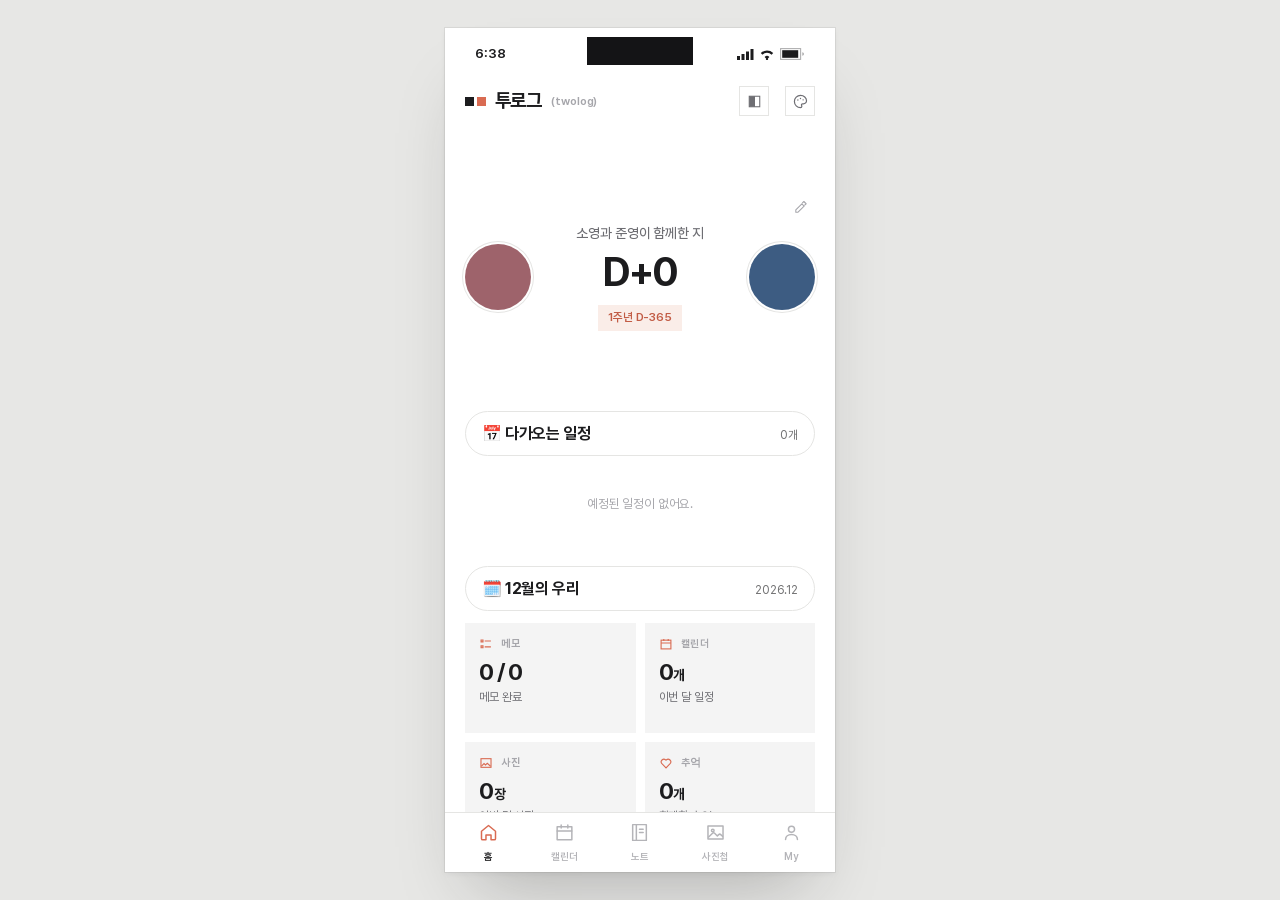
==== commit 63f928ea: "v18: 홈 간격(D-day 한 줄 위로·다가오는 일정 두 줄 아래로), 사진첩 하루 3폴라로이드(+N)와 크게 보기·좌우 넘기기, 노트 상단 탭 네모 분리·글씨 확대·카드 캡션 " ====
--- a/index.html
+++ b/index.html
@@ -59,6 +59,11 @@
 
   <div class="toast" id="toast" role="status" aria-live="polite"></div>
 
+  <!-- v18: 4자리 화면 잠금 -->
+  <div class="lock-screen" id="lockScreen" hidden aria-hidden="true"></div>
+
+  <!-- v18: PDF 내보내기(인쇄) 뷰가 여기로 들어갑니다 -->
+
   <!-- 프로필 사진: 실제 파일 선택 -->
   <input id="avatarInput" type="file" accept="image/*" hidden>
   <input id="photoInput" type="file" accept="image/*" multiple hidden>
--- a/styles.css
+++ b/styles.css
@@ -10,6 +10,13 @@
 @font-face{font-family:'Pretendard';font-style:normal;font-weight:500;font-display:swap;src:url('assets/fonts/pretendard-500.woff2') format('woff2')}
 @font-face{font-family:'Pretendard';font-style:normal;font-weight:600;font-display:swap;src:url('assets/fonts/pretendard-600.woff2') format('woff2')}
 @font-face{font-family:'Pretendard';font-style:normal;font-weight:700;font-display:swap;src:url('assets/fonts/pretendard-700.woff2') format('woff2')}
+
+/* 배달의민족 무료 폰트 5종 (우아한형제들 배포 · jsDelivr) */
+@font-face{font-family:'BM Jua';font-style:normal;font-weight:400;font-display:swap;src:url('https://fastly.jsdelivr.net/gh/projectnoonnu/noonfonts_one@1.0/BMJUA.woff') format('woff')}
+@font-face{font-family:'BM Dohyeon';font-style:normal;font-weight:400;font-display:swap;src:url('https://fastly.jsdelivr.net/gh/projectnoonnu/noonfonts_one@1.0/BMDOHYEON.woff') format('woff')}
+@font-face{font-family:'BM Hanna Pro';font-style:normal;font-weight:400;font-display:swap;src:url('https://fastly.jsdelivr.net/gh/projectnoonnu/noonfonts_seven@1.2/BMHANNAPro.woff') format('woff')}
+@font-face{font-family:'BM Yeonsung';font-style:normal;font-weight:400;font-display:swap;src:url('https://cdn.jsdelivr.net/gh/fonts-archive/BMYEONSUNG/BMYEONSUNG.woff2') format('woff2'),url('https://cdn.jsdelivr.net/gh/fonts-archive/BMYEONSUNG/BMYEONSUNG.woff') format('woff')}
+@font-face{font-family:'BM Euljiro';font-style:normal;font-weight:400;font-display:swap;src:url('https://fastly.jsdelivr.net/gh/projectnoonnu/noonfonts_twelve@1.1/BMEULJIRO.woff') format('woff')}
 
 
 :root{
@@ -166,7 +173,7 @@
 .cal-daygrid .day{height:100%}
 .cal-bars{position:absolute; top:0; left:0; right:0; bottom:0; pointer-events:none}
 .ebar{
-  position:absolute; height:13px; line-height:13px; font-size:8.5px; font-weight:700;
+  position:absolute; height:14px; line-height:14px; font-size:9.5px; font-weight:700;
   color:#111111; padding:0 4px 0 6px; white-space:nowrap; overflow:hidden; text-overflow:ellipsis;
   letter-spacing:-.03em; text-align:left
 }
@@ -229,6 +236,18 @@
   letter-spacing:-.02em; white-space:nowrap; transition:background .15s ease, color .15s ease, box-shadow .15s ease
 }
 .seg-btn.active{background:var(--surface); color:var(--ink); box-shadow:0 1px 3px rgba(28,28,30,.08), 0 0 0 1px rgba(28,28,30,.04)}
+/* v18: 노트 상단 탭 — 한 덩어리로 붙이지 않고 각각 독립된 네모 칸으로.
+   칸 안의 글씨는 한 단계 크게(11.5px → 15.5px), 높이도 글씨에 맞춰 44px */
+.segs{display:flex; gap:8px; margin:14px 20px 0}
+.segs .seg-btn{
+  flex:1 1 0; min-width:0; height:44px; padding:0 8px; border:1px solid var(--line);
+  background:var(--surface); font-size:15.5px; font-weight:700; letter-spacing:-.035em;
+  overflow:hidden; text-overflow:ellipsis
+}
+.segs .seg-btn.active{background:var(--ink); border-color:var(--ink); color:var(--bg); box-shadow:none}
+.segs .seg-btn:active{opacity:.88}
+html[data-mode="dark"] .segs .seg-btn{border-color:rgba(255,255,255,.14)}
+html[data-mode="dark"] .segs .seg-btn.active{background:var(--ink); border-color:var(--ink); color:#111}
 
 .dbody{margin-top:14px}
 
@@ -313,20 +332,49 @@
 .tx .amt{font-size:13.5px; font-weight:700; letter-spacing:-.02em; font-variant-numeric:tabular-nums; flex:0 0 auto}
 .tx .x{width:22px;height:22px;display:flex;align-items:center;justify-content:center;color:#CFCFCA;flex:0 0 22px}
 
-/* ---------- photos ---------- */
+/* ---------- photos: 날짜별 폴라로이드 (v17) ---------- */
 .album{margin:22px 20px 0}
 .album-hd{display:flex; align-items:baseline; justify-content:space-between; margin-bottom:10px}
 .album-hd .n{font-size:13px; font-weight:700; letter-spacing:-.02em}
 .album-hd .c{font-size:11px; color:var(--ink-3)}
-.grid3{display:grid; grid-template-columns:repeat(3,1fr); gap:6px}
-.ph{position:relative; aspect-ratio:1/1; border-radius:0; overflow:hidden; background:var(--surface-2); display:block}
-.ph svg{width:100%; height:100%; display:block}
-.ph .cap{
-  position:absolute; left:0; right:0; bottom:0; height:26px; line-height:26px; padding:0 7px;
-  font-size:11.5px; font-weight:600; color:#111111; letter-spacing:-.015em;
-  background:#F4F4F2; box-shadow:inset 0 1px 0 rgba(28,28,30,.07);
-  white-space:nowrap; overflow:hidden; text-overflow:ellipsis; text-align:left
-}
+/* 날짜 머리글 — 오늘·어제는 포인트 색, 지난 날은 날짜만 진하게 + 요일은 흐리게 */
+.pday{margin:26px 0 0}
+.pday-hd{display:flex; align-items:baseline; gap:7px; padding:0 22px; margin-bottom:12px}
+.pday-hd .d{font-size:15px; font-weight:800; letter-spacing:-.03em; color:var(--ink)}
+.pday-hd .d.acc{color:var(--accent)}
+.pday-hd .w{font-size:11.5px; font-weight:500; letter-spacing:-.01em; color:var(--ink-3)}
+.pday-hd .c{margin-left:auto; font-size:11px; letter-spacing:-.01em; color:var(--ink-3);
+  max-width:54%; white-space:nowrap; overflow:hidden; text-overflow:ellipsis}
+/* 사진 한 줄 — 각진 흰 폴라로이드(위·옆 6px, 아래 18px 턱), 살짝 기울고 조금씩 겹치게 */
+.polas{display:grid; grid-template-columns:repeat(3,1fr); gap:18px 0; padding:8px 17px 2px}
+.pola{position:relative; display:block; padding:6px 6px 18px; margin:0 -6px; border:0; background:#FFFFFF;
+  cursor:pointer; text-align:center; transform:rotate(var(--tilt, 0deg));
+  box-shadow:0 3px 10px rgba(0,0,0,.13), 0 1px 2px rgba(0,0,0,.07);
+  transition:transform .18s ease, box-shadow .18s ease}
+.pola:active{transform:rotate(0deg) scale(.975); box-shadow:0 1px 4px rgba(0,0,0,.12)}
+.pola:focus,.pola:focus-visible{outline:none}
+.pola .pola-pic{display:block; aspect-ratio:1/1; overflow:hidden; background:var(--surface-2)}
+.pola .pola-pic svg,.pola .pola-pic img{width:100%; height:100%; display:block; object-fit:cover}
+/* v18: 하루 사진이 3장을 넘으면 세 번째 폴라로이드에 +N — 하루는 한 줄(3개)로 */
+.pola .pola-more{position:absolute; inset:6px 6px 18px 6px; display:flex; align-items:center; justify-content:center;
+  background:rgba(17,17,17,.46); color:#FFFFFF; font-size:17px; font-weight:800; letter-spacing:-.02em}
+/* v18: 사진 크게 보기 — 잘리지 않고 화면에 담기게 */
+.pview{position:relative; margin-top:10px; background:var(--surface-2); height:clamp(240px, 48vh, 440px);
+  display:flex; align-items:center; justify-content:center; overflow:hidden}
+.pview img,.pview svg{width:100%; height:100%; display:block; object-fit:contain}
+.pview .pv-nav{position:absolute; top:50%; transform:translateY(-50%); width:38px; height:38px; border-radius:50%;
+  display:flex; align-items:center; justify-content:center; background:rgba(255,255,255,.86); color:#1C1C1E;
+  box-shadow:0 2px 8px rgba(0,0,0,.16); border:0}
+.pview .pv-nav.prev{left:8px}
+.pview .pv-nav.next{right:8px}
+.pview .pv-nav:disabled{opacity:0; pointer-events:none}
+html[data-mode="dark"] .pview .pv-nav{background:rgba(40,40,44,.86); color:#F2F2F4}
+.pv-cap{margin-top:10px}
+.pv-cap .pd-cap{position:static; min-height:34px; box-shadow:none; border:1px solid var(--line)}
+.pv-count{margin:10px 0 0; text-align:center; font-size:11.5px; font-weight:600; color:var(--ink-3); letter-spacing:-.01em; font-variant-numeric:tabular-nums}
+.pola .pola-chin{position:absolute; left:6px; right:6px; bottom:3px; height:12px; display:flex; align-items:center;
+  justify-content:center; font-size:9.5px; font-weight:600; letter-spacing:-.01em; color:#4A4A4C;
+  white-space:nowrap; overflow:hidden; text-overflow:ellipsis}
 
 /* ---------- home: album preview + schedule ---------- */
 .sec .more-link{display:inline-flex; align-items:center; gap:4px; font-size:11.5px; font-weight:600; color:var(--ink-3); letter-spacing:-.01em}
@@ -344,6 +392,9 @@
 .cp-hd span:first-child{font-size:12.5px; font-weight:700; letter-spacing:-.02em}
 .cp-val{font-size:11px; color:var(--ink-3); letter-spacing:.03em; font-variant-numeric:tabular-nums}
 .sw-grid{display:grid; grid-template-columns:repeat(5,1fr); gap:6px}
+/* 제목 줄·기본 버튼 팔레트는 12색 — 사진처럼 4열 3줄 */
+.sw-grid[data-sw="homeTitleBg"]{grid-template-columns:repeat(4,1fr); gap:8px}
+.sw-grid[data-sw="homeTitleBg"] .sw{aspect-ratio:auto; height:54px}
 .sw{position:relative; aspect-ratio:1/1; border-radius:0; border:1px solid rgba(28,28,30,.10); padding:0}
 .sw.sel{box-shadow:inset 0 0 0 2px #fff, 0 0 0 1px var(--ink)}
 .sw-grid[data-sw="cap"] .sw.sel{box-shadow:inset 0 0 0 2px #FFFFFF, 0 0 0 1.5px #111111}
@@ -377,13 +428,13 @@
 .bcard{background:var(--surface); border:1px solid var(--line); padding:13px 14px 14px; min-width:0; display:flex; flex-direction:column}
 .bcard-hd{display:flex; align-items:center; justify-content:space-between; gap:8px}
 .bcard-hd .bi{color:var(--accent); display:flex; align-items:center}
-.bcard-hd .lb{font-size:9px; font-weight:700; letter-spacing:.15em; color:var(--ink-3)}
+.bcard-hd .lb{font-size:10.5px; font-weight:700; letter-spacing:.1em; color:var(--ink-3)}
 .bm{font-size:23px; font-weight:700; letter-spacing:-.05em; line-height:1.1; margin-top:9px; font-variant-numeric:tabular-nums; white-space:nowrap}
 .bm em{font-style:normal; font-size:14px; font-weight:700; margin-left:1px; letter-spacing:-.03em}
-.bs{font-size:11px; color:var(--ink-2); margin-top:3px; letter-spacing:-.01em}
+.bs{font-size:12px; color:var(--ink-2); margin-top:3px; letter-spacing:-.01em}
 .bbar{height:4px; margin-top:9px; background:var(--surface-2); overflow:hidden}
 .bbar i{display:block; height:100%; background:var(--accent)}
-.bx{font-size:10.5px; color:var(--ink-3); margin-top:5px; letter-spacing:-.01em; line-height:1.5; word-break:keep-all}
+.bx{font-size:11.5px; color:var(--ink-3); margin-top:5px; letter-spacing:-.01em; line-height:1.5; word-break:keep-all}
 
 .mblocks{margin-top:16px; border-top:1px solid var(--line-2)}
 .mblock{padding:15px 0 16px; border-top:1px solid var(--line-2)}
@@ -435,8 +486,8 @@
 .lst-scroll{flex:1 1 auto; min-width:0; display:flex; gap:6px; overflow-x:auto; overflow-y:hidden; scrollbar-width:none; padding-bottom:1px}
 .lst-scroll::-webkit-scrollbar{display:none}
 .lchip{
-  flex:0 0 auto; height:30px; max-width:168px; padding:0 10px; border:1px solid var(--line); background:var(--surface);
-  display:flex; align-items:center; gap:6px; font-size:11.5px; font-weight:600; color:var(--ink-2); letter-spacing:-.015em
+  flex:0 0 auto; height:38px; max-width:190px; padding:0 12px; border:1px solid var(--line); background:var(--surface);
+  display:flex; align-items:center; gap:6px; font-size:14px; font-weight:700; color:var(--ink-2); letter-spacing:-.025em
 }
 .lchip span{overflow:hidden; text-overflow:ellipsis; white-space:nowrap}
 .lchip .le{font-size:13px; line-height:1; flex:0 0 auto}
@@ -490,7 +541,7 @@
 .set-hint{font-size:11px; color:var(--ink-3); line-height:1.6; margin-top:11px}
 .set-btn{height:38px; padding:0 14px; border:1px solid var(--line); background:var(--surface); font-size:12px; font-weight:700; letter-spacing:-.01em; color:var(--ink-2); display:inline-flex; align-items:center; justify-content:center; gap:6px; white-space:nowrap}
 .set-btn:active{background:var(--surface-2)}
-.set-btn.on{background:var(--ink); border-color:var(--ink); color:var(--bg)}
+.set-btn.on{background:var(--btn-bg, var(--ink)); border-color:var(--btn-bg, var(--ink)); color:var(--btn-ink, var(--bg))}
 .set-btn.warn{color:var(--accent-deep)}
 .set-btn.ghost{border-color:var(--line-2); color:var(--ink-3); height:32px; padding:0 10px}
 .set-form{display:flex; gap:8px; margin-top:11px}
@@ -544,7 +595,14 @@
 .grab{width:36px; height:4px; border-radius:0; background:var(--line); margin:4px auto 0}
 .sheet-hd{display:flex; align-items:center; justify-content:space-between; padding:12px 0 4px}
 .sheet-hd h2{font-size:17px; font-weight:700; letter-spacing:-.03em}
+/* v16: 노트 카드 시트 — 머리줄은 닫기 버튼만, 제목·주제가 맨 위 */
+.sheet-hd.card-hd{justify-content:flex-end; padding:6px 0 0}
 .form{display:flex; flex-direction:column; gap:12px; margin-top:14px}
+.form.card-meta{margin-top:2px; gap:14px}
+.card-meta .sheet-sub{margin-top:-4px}
+.card-acts{display:flex; flex-direction:column; gap:10px; margin-top:24px}
+.card-acts .btn-primary{margin-top:0; width:100%}
+.card-acts .btn-del{width:100%}
 .f{display:flex; flex-direction:column; gap:7px}
 .f > label{font-size:11.5px; font-weight:600; color:var(--ink-2); letter-spacing:-.01em}
 .field{
@@ -562,10 +620,11 @@
 .seg-sm{margin:0; padding:3px; background:var(--surface-2); border-radius:0; display:flex; gap:2px}
 .seg-sm .seg-btn{height:30px; font-size:12px}
 .btn-primary{
-  height:50px; border-radius:0; background:var(--accent); color:#fff; font-size:14.5px; font-weight:700;
+  height:50px; border-radius:0; background:var(--btn-bg, var(--accent)); color:var(--btn-ink, #FFFFFF);
+  font-size:14.5px; font-weight:700;
   letter-spacing:-.01em; width:100%; margin-top:4px; transition:background .15s ease, transform .12s ease
 }
-.btn-primary:active{background:var(--accent-deep); transform:scale(.995)}
+.btn-primary:active{background:var(--btn-bg, var(--accent-deep)); filter:brightness(.93); transform:scale(.995)}
 .btn-line{height:46px; border-radius:0; border:1px solid var(--line); font-size:13px; font-weight:600; color:var(--ink-2); width:100%}
 
 /* toast */
@@ -609,12 +668,17 @@
 html[data-mode="dark"] .grab{background:#3A3A3E}
 html[data-mode="dark"] .cp-pick input[type=color]::-webkit-color-swatch{border-color:rgba(255,255,255,.18)}
 html[data-mode="dark"] .sw{border-color:rgba(255,255,255,.14)}
-html[data-mode="dark"] .btn-primary{color:#141416}
+html[data-mode="dark"] .btn-primary{color:var(--btn-ink, #141416)}
 html[data-mode="dark"] .todo.done .check{color:#141416}
 html[data-mode="dark"] .lchip.active i{background:#111}
 html[data-mode="dark"] .av{color:#141416}
 html[data-mode="dark"] .hol-badge{color:#EDA491}
-html[data-mode="dark"] .ph svg,html[data-mode="dark"] .pdetail svg{filter:brightness(.88) saturate(.96)}
+html[data-mode="dark"] .pola .pola-pic svg,html[data-mode="dark"] .pdetail svg{filter:brightness(.88) saturate(.96)}
+/* 다크 모드 폴라로이드: 검은 배경 위에 떠 있는 짙은 회색 프레임 */
+html[data-mode="dark"] .pola{background:#232326; box-shadow:0 4px 12px rgba(0,0,0,.6), 0 0 0 1px rgba(255,255,255,.07)}
+html[data-mode="dark"] .pola .pola-chin{color:#C9C9CE}
+/* 캡션 바탕색을 고른 사진은 폴라로이드 턱도 그 색 — 글씨는 늘 진하게 */
+.pola .pola-chin.tinted,html[data-mode="dark"] .pola .pola-chin.tinted{color:#111111}
 html[data-mode="dark"] .btag.doing{color:#EDA491}
 html[data-mode="dark"] .btag.done{color:#A9BCAF}
 
@@ -710,7 +774,7 @@
 /* ==========================================================================
    photos: real uploads (file input → compressed blob)
    ========================================================================== */
-.ph img, .pdetail img{width:100%; height:100%; object-fit:cover; display:block}
+.pdetail img{width:100%; height:100%; object-fit:cover; display:block}
 .ph-cap-none{background:transparent !important; color:transparent !important; box-shadow:none !important}
 .hdr-acts{display:flex; align-items:center; gap:8px; flex:0 0 auto}
 .up-list{margin-top:6px}
@@ -762,14 +826,46 @@
 /* --- 홈: 브랜드 줄 (이름 없이 로고 + 버튼) --- */
 .brand .pal.first{margin-left:auto}
 
-/* --- 홈: D-day 히어로 여백 --- */
-.dday{margin:16px 20px 0; padding:30px 20px 26px; text-align:center; display:flex; flex-direction:column; align-items:center}
-.dday-edit{position:absolute; top:12px; right:12px; color:var(--ink-3)}
-.dday-avs{display:flex; align-items:center; justify-content:center; gap:8px; margin-bottom:14px}
-.dday-avs .av{width:46px; height:46px; flex:0 0 46px; font-size:17px; box-shadow:0 0 0 2px var(--bg), 0 0 0 3px var(--line)}
-.dday .eyebrow{display:block; line-height:1.4; font-size:16px}
-.dday-num{margin-top:14px}
-.dday .chip-row{margin-top:18px; justify-content:center}
+/* --- 홈: D-day 히어로 — 프사는 양옆에 크게, 가운데는 문구·D+N·배지 --- */
+.dday{
+  /* v18: 히어로를 한 줄 위로 (94px → 74px) */
+  margin:74px 20px 0; padding:34px 0 22px; position:relative; display:grid;
+  grid-template-columns:auto minmax(0,1fr) auto; align-items:center; gap:10px;
+  text-align:center; border:0; background:transparent; box-shadow:none; overflow:visible;
+}
+.dday-edit{position:absolute; top:2px; right:0; color:var(--ink-3)}
+.dday-side{display:flex; align-items:center; justify-content:center; flex:0 0 auto}
+.dday-side .av{width:66px; height:66px; flex:0 0 66px; font-size:22px; box-shadow:0 0 0 2px var(--bg), 0 0 0 3px var(--line)}
+.dday-mid{min-width:0; display:flex; flex-direction:column; align-items:center}
+.dday .eyebrow{display:block; line-height:1.34; font-size:14px; word-break:keep-all}
+.dday-num{margin-top:8px; font-size:40px}
+.dday-num.compact{font-size:33px}
+.dday .chip-row{margin-top:12px; justify-content:center}
+@media (max-width:359px){
+  .dday-side .av{width:58px; height:58px; flex:0 0 58px; font-size:20px}
+  .dday .eyebrow{font-size:13px}
+  .dday-num{font-size:36px}
+}
+
+/* --- 홈: 섹션 — 바탕색은 제목 줄(캡션)에만, 목록·카드는 깨끗하게 --- */
+.home-sec{border:0; background:transparent; margin:26px 20px 0; padding:0}
+/* v18: 디데이 바로 아래 「다가오는 일정」은 두 줄 더 아래로 — 사이에 여유 간격 */
+.dday + .home-sec{margin-top:58px}
+.home-sec .sec{margin:0 0 10px}
+.home-sec .sec h2{font-size:16px; letter-spacing:-.025em}
+.home-sec .sec .more{font-size:12px}
+/* v15: 제목 줄 바탕은 네모가 아니라 둥근 알약 모양 */
+.home-sec .sec-tint{padding:10px 16px; border-radius:999px !important; background:var(--sec-bg); color:var(--sec-ink);
+  border:1px solid var(--line); margin:0 0 12px}
+.home-sec .sec-tint h2{color:var(--sec-ink)}
+.home-sec .sec-tint .more{color:var(--sec-ink); opacity:.62}
+.home-sec .pad{padding:0}
+.home-sec .list{margin:0; border:0; background:transparent}
+.home-sec .row{border-bottom:0; background:transparent}
+.home-sec .row + .row{box-shadow:inset 0 1px 0 var(--line-2)}
+.home-sec .bento{gap:9px}
+.home-sec .bcard{border:0; background:var(--surface-2)}
+.home-sec .bcard:active{background:var(--surface-2); opacity:.86}
 
 /* --- 홈: 카드형 요약 (버튼) --- */
 .bcard{text-align:left; font:inherit; color:inherit; cursor:pointer; transition:background .15s ease, border-color .15s ease}
@@ -777,13 +873,16 @@
 .bcard .lb{letter-spacing:.06em}
 html[data-mode="dark"] .bcard:active{background:#1A1A1C}
 
-/* --- 홈: 다가오는 일정 (프사 + 이름 + 일정) --- */
-.row.sched{gap:8px; padding:13px 15px}
-.row.sched .who-row{margin-bottom:0; flex:0 0 auto; gap:4px}
-.row.sched .av{width:24px; height:24px; flex:0 0 24px; font-size:10.5px}
-.row.sched .wname{font-size:11.5px; font-weight:600; color:var(--ink-3); margin-left:2px; max-width:74px; white-space:nowrap; overflow:hidden; text-overflow:ellipsis}
-.row.sched .t{flex:1 1 auto; min-width:0; font-size:13.5px; font-weight:600; letter-spacing:-.02em}
-.row.sched .m{flex:0 0 auto; margin-top:0; font-size:11px; font-weight:700; color:var(--ink-3); font-variant-numeric:tabular-nums}
+/* --- 홈: 다가오는 일정 (색 띠 + 제목 + 날짜 · 프사 없이 색만) --- */
+.row.sched{gap:11px; padding:12px 0; align-items:stretch}
+.row.sched .bar{flex:0 0 4px; width:4px; align-self:stretch; display:block; min-height:34px}
+.row.sched .sbody{flex:1 1 auto; min-width:0; display:flex; flex-direction:column; gap:5px}
+.row.sched .srow1{display:flex; align-items:center; gap:8px; min-width:0}
+.row.sched .t{flex:1 1 auto; min-width:0; font-size:14.5px; font-weight:600; letter-spacing:-.02em; white-space:nowrap; overflow:hidden; text-overflow:ellipsis}
+.row.sched .smeta{display:flex; align-items:center; gap:8px; font-size:12px; color:var(--ink-3); letter-spacing:-.01em; min-width:0}
+.row.sched .sd{white-space:nowrap; overflow:hidden; text-overflow:ellipsis; min-width:0}
+.row.sched .sl{flex:0 0 auto; font-weight:700; color:var(--ink-2); font-variant-numeric:tabular-nums}
+.who-row.both .heart{font-size:10.5px; line-height:1; margin:0 -1px}
 
 /* --- 캘린더: 공휴일 이름 + 넘친 일정 표시 --- */
 .day .dhol{display:block; font-size:8px; font-weight:600; line-height:1.1; color:#B4735F; letter-spacing:-.02em; padding-left:3px; white-space:nowrap; overflow:hidden; text-overflow:ellipsis; margin-top:1px}
@@ -826,3 +925,199 @@
 /* --- My: 페이지 캡션 색 (한 번에) --- */
 .cap-all{display:flex; align-items:center; gap:8px}
 .cap-all .sw{width:24px; height:24px; flex:0 0 24px}
+
+/* --- My: 커플 이름 크게 --- */
+.set-who-nm,.row .t.set-who-nm{font-size:16px; font-weight:700; letter-spacing:-.025em; line-height:1.25}
+
+/* --- My: 메뉴 줄 (테마 관리 · 알림 설정) --- */
+.menu-row{display:flex; align-items:center; gap:12px; width:100%; padding:15px 15px; border:0; background:none; text-align:left; font:inherit; color:inherit; cursor:pointer}
+.menu-row + .menu-row{border-top:1px solid var(--line-2)}
+.menu-row:active{background:var(--surface-2)}
+.menu-row .mi{font-size:17px; flex:0 0 auto; line-height:1}
+.menu-row .mb{flex:1 1 auto; min-width:0; display:flex; flex-direction:column; gap:2px}
+.menu-row .mt{font-size:14.5px; font-weight:700; letter-spacing:-.02em}
+.menu-row .ms{font-size:11.5px; color:var(--ink-3); letter-spacing:-.01em; white-space:nowrap; overflow:hidden; text-overflow:ellipsis}
+.menu-row .mc{flex:0 0 auto; font-size:19px; line-height:1; color:var(--ink-3); margin-top:-2px}
+
+/* --- My: 상대 프로필 시트의 연결 버튼 --- */
+.pr-link{margin-top:16px; padding-top:14px; border-top:1px solid var(--line-2)}
+.pr-link-hd{font-size:11.5px; font-weight:700; color:var(--ink-3); letter-spacing:-.01em; margin-bottom:9px}
+
+/* --- 노트: 리스트 카드 2열 그리드 (v15 — 각진 카드에 살짝 떠 있는 느낌) --- */
+.ngrid{display:grid; grid-template-columns:1fr 1fr; gap:14px 10px; padding:0 20px; align-items:start}
+.ncard{display:flex; flex-direction:column; min-width:0; text-align:left; font:inherit; color:inherit; cursor:pointer;
+  border:1px solid var(--line); border-radius:0; background:var(--surface); padding:13px 13px 12px;
+  box-shadow:0 3px 10px rgba(0,0,0,.07), 0 1px 3px rgba(0,0,0,.05);
+  transition:background .15s ease, box-shadow .15s ease, transform .15s ease}
+.ncard:active{background:var(--surface-2); box-shadow:0 1px 3px rgba(0,0,0,.05); transform:translateY(1px)}
+html[data-mode="dark"] .ncard{background:var(--surface); border-color:rgba(255,255,255,.10);
+  box-shadow:0 3px 12px rgba(0,0,0,.55), 0 0 0 1px rgba(255,255,255,.05)}
+html[data-mode="dark"] .ncard:active{box-shadow:0 1px 5px rgba(0,0,0,.5), 0 0 0 1px rgba(255,255,255,.05)}
+/* 카테고리명(제목) — 카드 맨 윗줄, 가장 크고 진하게 (v17: 「주제」 줄은 없앰) */
+.nc-t{font-size:17px; font-weight:800; letter-spacing:-.035em; line-height:1.25; word-break:keep-all; margin-top:2px}
+.nc-items{display:flex; flex-direction:column; gap:5px; margin-top:11px; min-width:0}
+.nc-empty{font-size:13px; color:var(--ink-3); margin-top:11px; letter-spacing:-.01em}
+.cti{display:flex; align-items:flex-start; gap:6px; width:100%; min-width:0; text-align:left; font:inherit; cursor:pointer;
+  padding:1px 0; border:0; background:none; color:var(--ink-2)}
+.cti .cb{flex:0 0 16px; display:flex; align-items:center; justify-content:center; color:var(--ink-3); margin-top:1px}
+.cti .cb svg{width:16px; height:16px}
+.cti .cx{font-size:15px; font-weight:300; line-height:1.42; letter-spacing:-.015em; color:var(--ink-2); min-width:0; white-space:nowrap; overflow:hidden; text-overflow:ellipsis}
+.cti.on .cx{text-decoration:line-through; text-decoration-thickness:1.2px; color:var(--ink-3); opacity:.72}
+.cti .lt{flex:0 0 auto; font-size:9.5px; font-weight:700; letter-spacing:-.01em; color:var(--ink-3); border:1px solid var(--line); padding:1px 3px; margin-top:2px}
+.cmore{font-size:12px; color:var(--ink-3); letter-spacing:-.01em; padding-left:22px}
+.ncard.new{align-items:center; justify-content:center; gap:7px; min-height:96px; border-style:dashed; color:var(--ink-3);
+  font-size:12px; font-weight:600; letter-spacing:-.01em; box-shadow:none}
+.ncard.new .ap{display:flex; align-items:center; justify-content:center; color:var(--ink-3)}
+.ncard.new:active{background:var(--surface-2); box-shadow:none; transform:none}
+
+/* --- 노트: 꾹 눌러 순서 바구기 (v18) --- */
+#s-diary .ngrid .ncard:not(.new){-webkit-touch-callout:none; -webkit-user-select:none; user-select:none}
+.todo-items .trow{-webkit-touch-callout:none; -webkit-user-select:none; user-select:none}
+.ngrid.rz-on,.todo-items.rz-on{touch-action:none}
+.ncard.lift{transform:scale(1.05); box-shadow:0 16px 30px rgba(0,0,0,.20), 0 2px 6px rgba(0,0,0,.10);
+  z-index:6; position:relative; opacity:.97; cursor:grabbing}
+.trow.lift{position:relative; z-index:6; background:var(--surface); box-shadow:0 12px 24px rgba(0,0,0,.16);
+  outline:1px solid var(--line)}
+html[data-mode="dark"] .ncard.lift{box-shadow:0 16px 30px rgba(0,0,0,.7), 0 0 0 1px rgba(255,255,255,.12)}
+html[data-mode="dark"] .trow.lift{background:var(--surface); box-shadow:0 12px 24px rgba(0,0,0,.7)}
+
+/* --- D-day 시트: 주년·생일 목록 + 생일 달력 --- */
+.mile-hd{font-size:12px; font-weight:700; letter-spacing:-.01em; color:var(--ink-2); margin:22px 0 2px}
+.mile{border-top:1px solid var(--line-2)}
+.mile-row{display:flex; align-items:baseline; gap:10px; padding:12px 0; border-bottom:1px solid var(--line-2)}
+.mile-bd{padding:12px 0; border-bottom:1px solid var(--line-2)}
+.mile-bd .mile-row{padding:0; border-bottom:0}
+.bd-in{height:42px; margin-top:9px; font-size:13px}
+.mile-n{flex:0 0 84px; font-size:13px; font-weight:700; letter-spacing:-.02em}
+.mile-d{flex:1 1 auto; min-width:0; font-size:12.5px; color:var(--ink-2); letter-spacing:-.01em; font-variant-numeric:tabular-nums; white-space:nowrap; overflow:hidden; text-overflow:ellipsis}
+.mile-x{flex:0 0 auto; font-size:12px; font-weight:700; color:var(--ink-3); font-variant-numeric:tabular-nums}
+.mile-x.soon{color:var(--accent)}
+
+/* --- 노트: 탭 안의 리스트(그룹) --- */
+.grp{margin:0 20px}
+.grp + .grp{margin-top:22px; padding-top:20px; border-top:1px solid var(--line)}
+.grp-hd{display:flex; align-items:flex-start; gap:8px; margin-bottom:8px}
+.grp-l{flex:1 1 auto; min-width:0}
+.grp-t{font-size:15.5px; font-weight:700; letter-spacing:-.025em; line-height:1.3}
+.grp-c{font-size:12px; color:var(--ink-3); letter-spacing:-.01em; margin-top:3px; line-height:1.45; word-break:keep-all}
+.grp-e{flex:0 0 auto; width:26px; height:26px; display:flex; align-items:center; justify-content:center; color:var(--ink-3); border:0; background:none; cursor:pointer}
+.grp-e:active{color:var(--ink)}
+
+/* 노트: ○ + 입력 + Add 한 줄 */
+.todo-block{margin:0 20px}
+.todo-label{font-size:12px; font-weight:700; letter-spacing:-.01em; color:var(--ink-2); margin:4px 0 8px}
+.todo-add{display:flex; align-items:center; gap:11px; padding:4px 0 14px; border-bottom:1px solid var(--line)}
+.todo-add .circ{color:var(--ink-2); flex:0 0 auto; display:flex; align-items:center}
+.todo-in{flex:1 1 auto; min-width:0; border:0; background:transparent; font:inherit; font-size:14.5px; color:var(--ink); padding:9px 0; letter-spacing:-.015em; outline:none}
+.todo-in::placeholder{color:var(--ink-3)}
+.todo-add-btn{flex:0 0 auto; height:38px; padding:0 17px; border:0; border-radius:0; background:var(--btn-bg, var(--ink)); color:var(--btn-ink, var(--bg)); font-size:13px; font-weight:700; letter-spacing:-.01em; cursor:pointer}
+.todo-add-btn:active{opacity:.82}
+html[data-mode="dark"] .todo-add-btn{background:var(--btn-bg, #F2F2F4); color:var(--btn-ink, #141416)}
+
+/* 노트: 항목 줄 (○ 미완료 → ✓ 완료는 아래로) */
+.todo-items{display:flex; flex-direction:column}
+.trow{display:flex; align-items:center; gap:11px; padding:14px 0; border-bottom:1px solid var(--line-2)}
+.trow:last-child{border-bottom:0}
+.trow .circ{flex:0 0 auto; width:26px; height:26px; display:flex; align-items:center; justify-content:center; border:0; background:none; padding:0; color:var(--ink); cursor:pointer}
+.trow .body{flex:1 1 auto; min-width:0; cursor:pointer}
+.trow .t{font-size:14.5px; font-weight:500; letter-spacing:-.015em}
+.trow .x{flex:0 0 auto; width:24px; height:24px; display:flex; align-items:center; justify-content:center; color:var(--ink-3); opacity:.5; border:0; background:none; cursor:pointer}
+.trow .x:active{opacity:1}
+.trow.done .circ{color:var(--ink-3)}
+.trow.done .t{color:var(--ink-3); text-decoration:line-through; text-decoration-thickness:1.5px}
+.trow.done .sub,.trow.done .meta{opacity:.55}
+.grp-del{margin-top:10px; font-size:11.5px; font-weight:600; color:var(--ink-3); background:none; border:0; padding:6px 0; cursor:pointer; letter-spacing:-.01em}
+.grp-del:active{color:var(--accent)}
+.grp-add{margin-left:20px; margin-right:20px; width:calc(100% - 40px)}
+
+/* ==========================================================================
+   v18 — 화면 잠금 · PDF 내보내기 · 캘린더 그날 타임라인
+   ========================================================================== */
+
+/* --- 4자리 화면 잠금 --- */
+.lock-screen{position:absolute; inset:0; z-index:90; background:var(--bg); color:var(--ink);
+  display:flex; align-items:center; justify-content:center; padding:24px}
+.lock-screen[hidden]{display:none}
+.lk-body{width:100%; max-width:340px; display:flex; flex-direction:column; align-items:center; text-align:center}
+.lk-body .mark{display:flex; gap:4px; margin-bottom:12px}
+.lk-body .mark i{width:9px; height:9px; background:var(--ink); display:block}
+.lk-body .mark i:last-child{background:var(--accent)}
+.lk-title{font-size:20px; font-weight:800; letter-spacing:-.04em}
+.lk-sub{font-size:12.5px; color:var(--ink-3); margin-top:8px; letter-spacing:-.01em; line-height:1.5}
+.lk-dots{display:flex; gap:14px; margin:24px 0 4px}
+.lk-dot{width:12px; height:12px; border:1px solid var(--line); border-radius:50%; background:transparent; transition:background .12s ease}
+.lk-dot.on{background:var(--ink); border-color:var(--ink)}
+.lk-msg{height:18px; font-size:11.5px; color:var(--accent); font-weight:600; letter-spacing:-.01em}
+.lk-pad{display:grid; grid-template-columns:repeat(3,1fr); gap:9px; width:100%; max-width:270px; margin-top:14px}
+.lk-key{height:54px; border:1px solid var(--line); background:var(--surface); color:var(--ink);
+  font:inherit; font-size:21px; font-weight:600; letter-spacing:-.02em; cursor:pointer}
+.lk-key:active{background:var(--surface-2)}
+.lk-key.ghost{font-size:12px; font-weight:600; color:var(--ink-3); letter-spacing:-.02em}
+.lk-shake{animation:lkShake .34s ease}
+@keyframes lkShake{
+  0%,100%{transform:translateX(0)}
+  20%{transform:translateX(-7px)} 40%{transform:translateX(7px)}
+  60%{transform:translateX(-4px)} 80%{transform:translateX(4px)}
+}
+
+/* --- 기간 고르기 (PDF) --- */
+.ex-list{display:flex; flex-direction:column; gap:8px; margin-top:14px}
+.ex-btn{display:flex; flex-direction:column; align-items:flex-start; gap:3px; padding:13px 14px;
+  border:1px solid var(--line); background:var(--surface); color:var(--ink); text-align:left; cursor:pointer}
+.ex-btn b{font-size:14.5px; font-weight:700; letter-spacing:-.02em}
+.ex-btn span{font-size:11.5px; color:var(--ink-3); letter-spacing:-.01em}
+.ex-btn:active{background:var(--surface-2)}
+
+/* --- 캘린더: 그날의 타임라인 (일정 · 기록 · 사진) --- */
+.daytl{position:relative}
+.dp-sec{margin:14px 0 0}
+.dp-hd{display:flex; align-items:center; gap:6px; font-size:12px; font-weight:700; color:var(--ink-2); letter-spacing:-.01em; margin-bottom:8px}
+.dp-hd .c{font-size:11px; font-weight:500; color:var(--ink-3)}
+.dp-log{display:flex; align-items:center; gap:7px; padding:7px 0; border-bottom:1px solid var(--line-2); font-size:13px}
+.dp-log:last-child{border-bottom:0}
+.dp-log .dp-lt{flex:1 1 auto; min-width:0; white-space:nowrap; overflow:hidden; text-overflow:ellipsis; letter-spacing:-.015em}
+.dp-log .tag{flex:0 0 auto; font-size:9.5px; font-weight:700; padding:2px 5px; border:1px solid var(--line); color:var(--ink-2)}
+.dp-photos{display:grid; grid-template-columns:repeat(3,1fr); gap:7px}
+.dp-ph{position:relative; padding:0; border:1px solid var(--line); background:var(--surface-2);
+  aspect-ratio:1/1; overflow:hidden; cursor:pointer}
+.dp-ph img,.dp-ph svg{width:100%; height:100%; object-fit:cover; display:block}
+.dp-ph-more{display:flex; align-items:center; justify-content:center; font:inherit; font-size:15px; font-weight:800;
+  color:#FFFFFF; background:rgba(17,17,17,.45)}
+.dp-ph-cap{margin-top:7px; font-size:11px; color:var(--ink-3); letter-spacing:-.01em;
+  white-space:nowrap; overflow:hidden; text-overflow:ellipsis}
+
+/* ==========================================================================
+   인쇄 / PDF — 화면에서는 숨기고 인쇄할 때만 종이 한 장의 기록장
+   ========================================================================== */
+#printRoot{display:none}
+@media print{
+  @page{margin:14mm 14mm 16mm}
+  html,body{background:#FFFFFF !important; color:#111111 !important}
+  .phone,#printRoot ~ *,body > *:not(#printRoot){display:none !important}
+  #printRoot{display:block !important; font-family:"Pretendard","Apple SD Gothic Neo",-apple-system,"Noto Sans KR",sans-serif;
+    color:#111111; font-size:10.5pt; line-height:1.55}
+  #printRoot .pr-page{max-width:none}
+  #printRoot .pr-head{border-bottom:2px solid #111111; padding-bottom:10px; margin-bottom:16px}
+  #printRoot .pr-brand{display:flex; align-items:center; gap:5px; font-size:10pt; letter-spacing:.2em; text-transform:uppercase}
+  #printRoot .pr-brand i{width:7px; height:7px; background:#111111; display:block}
+  #printRoot .pr-brand i:last-child{background:#B4705F}
+  #printRoot .pr-head h1{font-size:24pt; font-weight:800; letter-spacing:-.04em; margin:8px 0 2px}
+  #printRoot .pr-sub{margin:0; font-size:10pt; color:#444444}
+  #printRoot .pr-date{margin:2px 0 0; font-size:8.5pt; color:#888888}
+  #printRoot .pr-sec{margin-top:20px; page-break-inside:auto}
+  #printRoot .pr-sec h2{font-size:12pt; font-weight:800; letter-spacing:-.02em; margin:0 0 8px;
+    border-bottom:1px solid #DDDDDD; padding-bottom:5px}
+  #printRoot .pr-day{margin-top:10px; page-break-inside:avoid}
+  #printRoot .pr-dh{font-size:9pt; font-weight:700; color:#666666; letter-spacing:-.01em; margin-bottom:3px}
+  #printRoot .pr-ev{display:flex; gap:8px; align-items:baseline; padding:2.5px 0; border-bottom:1px dotted #EEEEEE}
+  #printRoot .pr-t{font-size:10.5pt; font-weight:600; letter-spacing:-.01em}
+  #printRoot .pr-m{margin-left:auto; font-size:8.5pt; color:#777777; white-space:nowrap}
+  #printRoot .pr-empty{font-size:9.5pt; color:#999999; margin:0}
+  #printRoot .pr-photos{display:grid; grid-template-columns:repeat(3,1fr); gap:8px}
+  #printRoot .pr-ph{margin:0; page-break-inside:avoid}
+  #printRoot .pr-ph img,#printRoot .pr-ph svg{width:100%; aspect-ratio:1/1; object-fit:cover; display:block; background:#F4F4F2}
+  #printRoot .pr-ph figcaption{font-size:8.5pt; letter-spacing:-.01em; color:#333333; padding-top:3px; display:block; line-height:1.35}
+  #printRoot .pr-ph figcaption em{display:block; font-style:normal; font-size:7.5pt; color:#999999}
+  #printRoot .pr-stats{display:flex; gap:14px; font-size:9pt; color:#444444; margin-bottom:6px}
+  #printRoot .pr-foot{margin-top:22px; padding-top:8px; border-top:1px solid #DDDDDD; font-size:8pt; color:#999999; letter-spacing:.04em}
+}
